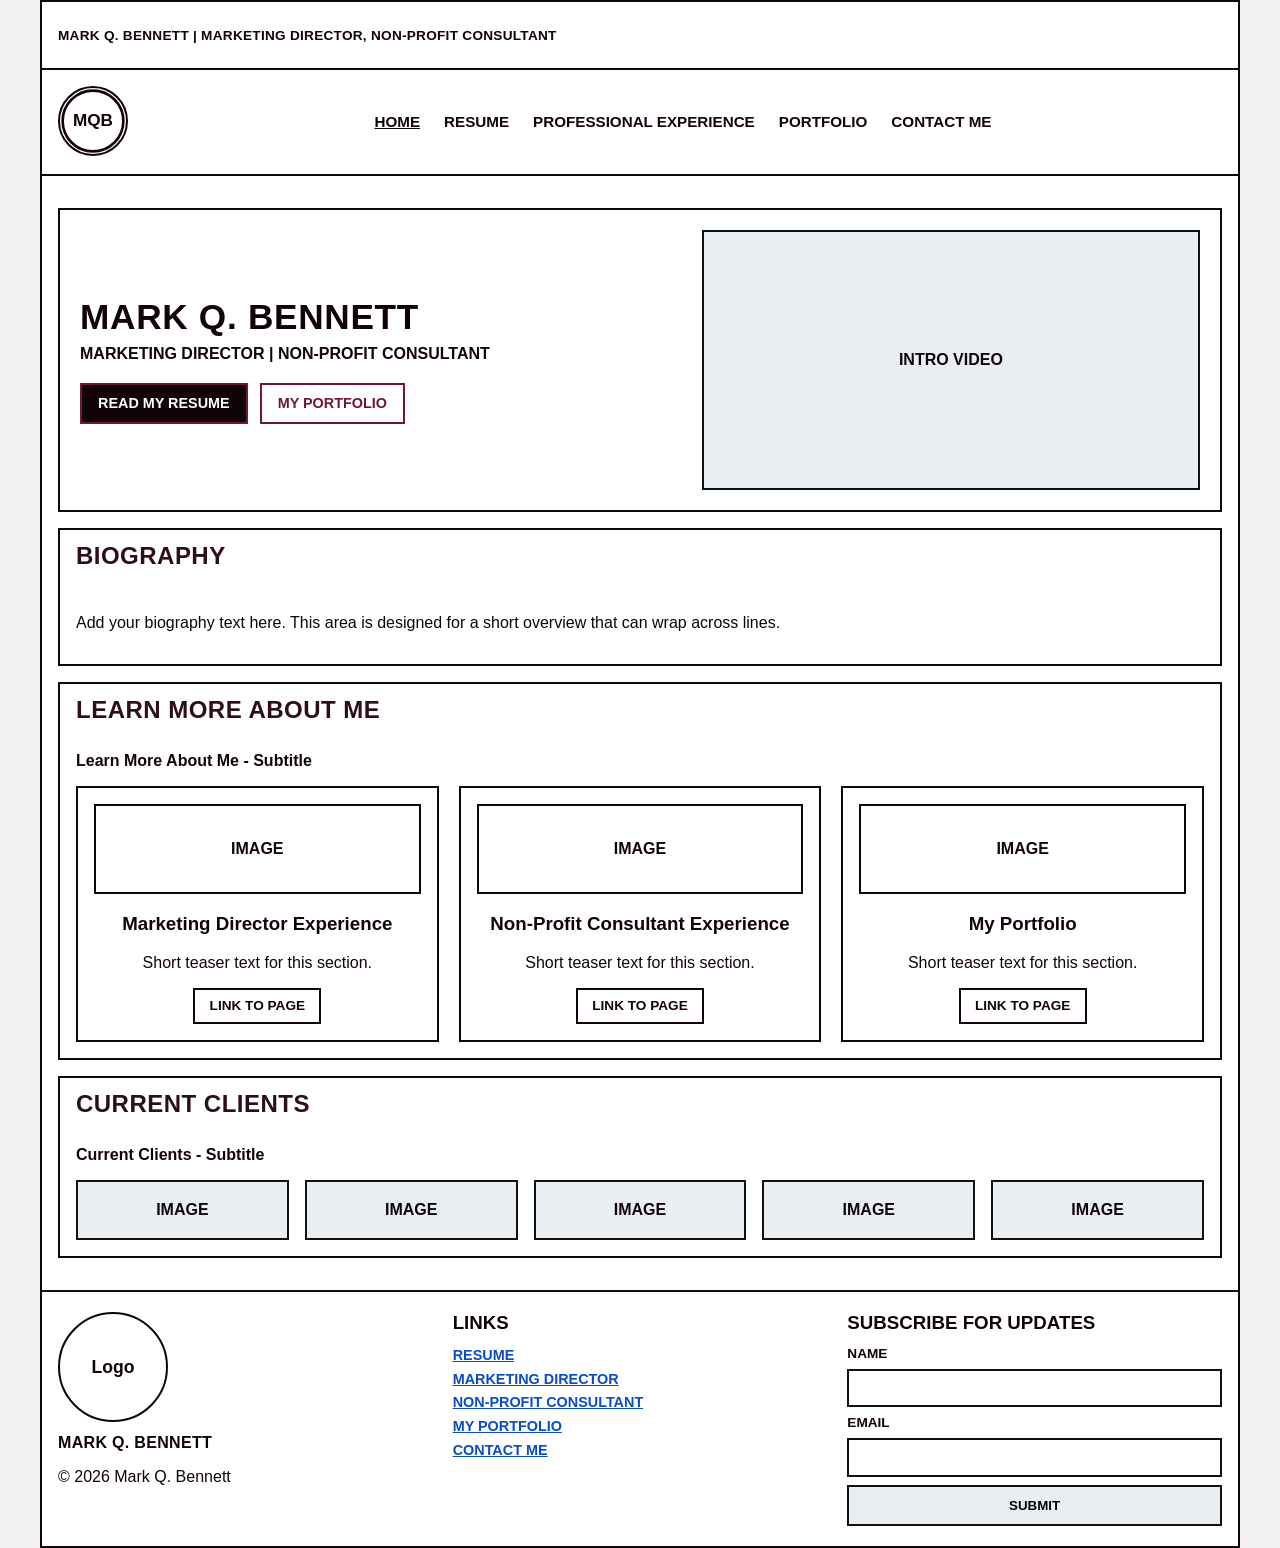
==== index.html @ 30eb4107 "CIS 300 Final Project Files CIS 300 Final Project Files" ====
<!DOCTYPE html>
<html lang="en">
<head>
  <meta charset="utf-8" />
  <meta name="viewport" content="width=device-width, initial-scale=1.0" />
  <title>Mark Q. Bennett | Marketing Director, Non-Profit Consultant</title>
  <link rel="stylesheet" href="mqbennett.css" />
</head>

<body>
  <div id="wrapper">

    <!-- Top strip -->
    <div class="top-strip">
      <p>MARK Q. BENNETT | MARKETING DIRECTOR, NON-PROFIT CONSULTANT</p>
    </div>

    <!-- Header / Nav -->
    <header class="site-header">
      <div class="brand">
               <a class="logo" href="index.html" aria-label="Home">
                    <svg class="logo-svg" viewBox="0 0 100 100" role="img" aria-label="Mark Q. Bennett logo">
                        <circle cx="50" cy="50" r="46" fill="none" stroke="currentColor" stroke-width="4"></circle>
                        <text x="50" y="58" text-anchor="middle" font-size="26" fill="currentColor" font-family="Arial">MQB</text>
                    </svg>
                </a>
      </div>

      <nav class="site-nav" aria-label="Primary Navigation">
        <ul>
          <li><a class="active" href="index.html">Home</a></li>
          <li><a href="resume.html">Resume</a></li>
          <li><a href="experience.html">Professional Experience</a></li>
          <li><a href="portfolio.html">Portfolio</a></li>
          <li><a href="contact.html">Contact Me</a></li>
        </ul>
      </nav>
    </header>

    <!-- Hero -->
    <main id="content">
      <section class="hero">
        <div class="hero-inner">
          <div class="hero-copy">
            <h1>MARK Q. BENNETT</h1>
            <p class="tagline">MARKETING DIRECTOR | NON-PROFIT CONSULTANT</p>

            <div class="hero-actions">
              <a class="btn primary" href="resume.html">Read My Resume</a>
              <a class="btn secondary" href="portfolio.html">My Portfolio</a>
            </div>
          </div>

          <div class="hero-media">
            <!-- Adding Video Here -->
            <div class="media-placeholder" role="img" aria-label="Intro video placeholder">
              <span>INTRO VIDEO</span>
            </div>
          </div>
        </div>
      </section>

      <!-- Biography -->
      <section class="panel">
        <h2 class="section-title">BIOGRAPHY</h2>
        <div class="panel-body">
          <p>
            <!-- Add my biography text here -->
            Add your biography text here. This area is designed for a short overview that can wrap across lines.
          </p>
        </div>
      </section>

      <!-- Learn More -->
      <section class="panel">
        <h2 class="section-title">LEARN MORE ABOUT ME</h2>
        <div class="panel-body">
          <p class="subtitle">Learn More About Me - Subtitle</p>

          <div class="card-grid">
            <article class="card">
              <div class="card-img">IMAGE</div>
              <h3>Marketing Director Experience</h3>
              <p>Short teaser text for this section.</p>
              <a class="btn small" href="experience.html">Link to Page</a>
            </article>

            <article class="card">
              <div class="card-img">IMAGE</div>
              <h3>Non-Profit Consultant Experience</h3>
              <p>Short teaser text for this section.</p>
              <a class="btn small" href="experience.html#nonprofit">Link to Page</a>
            </article>

            <article class="card">
              <div class="card-img">IMAGE</div>
              <h3>My Portfolio</h3>
              <p>Short teaser text for this section.</p>
              <a class="btn small" href="portfolio.html">Link to Page</a>
            </article>
          </div>
        </div>
      </section>

      <!-- Current Clients -->
      <section class="panel">
        <h2 class="section-title">CURRENT CLIENTS</h2>
        <div class="panel-body">
          <p class="subtitle">Current Clients - Subtitle</p>

          <div class="client-row">
            <div class="client-logo">IMAGE</div>
            <div class="client-logo">IMAGE</div>
            <div class="client-logo">IMAGE</div>
            <div class="client-logo">IMAGE</div>
            <div class="client-logo">IMAGE</div>
          </div>
        </div>
      </section>
    </main>

    <!-- Footer -->
    <footer class="site-footer">
      <div class="footer-inner">
        <div class="footer-brand">
          <div class="logo large">Logo</div>
          <p class="footer-name">MARK Q. BENNETT</p>
          <p class="copyright">© 2026 Mark Q. Bennett</p>
        </div>

        <div class="footer-links">
          <h3>LINKS</h3>
          <ul>
            <li><a href="resume.html">RESUME</a></li>
            <li><a href="experience.html">MARKETING DIRECTOR</a></li>
            <li><a href="experience.html#nonprofit">NON-PROFIT CONSULTANT</a></li>
            <li><a href="portfolio.html">MY PORTFOLIO</a></li>
            <li><a href="contact.html">CONTACT ME</a></li>
          </ul>
        </div>

        <div class="footer-subscribe">
          <h3>SUBSCRIBE FOR UPDATES</h3>

          <form class="subscribe-form" method="post" action="#">
            <label for="subName">Name</label>
            <input type="text" id="subName" name="subName" />

            <label for="subEmail">Email</label>
            <input type="email" id="subEmail" name="subEmail" />

            <input type="submit" value="SUBMIT" />
          </form>
        </div>
      </div>
    </footer>

  </div>
</body>
</html>
---- mqbennett.css ----
/* ---------- Base Reset ---------- */
* { box-sizing: border-box; }
html, body { margin: 0; padding: 0; }
img, video { max-width: 100%; height: auto; display: block; }

:root{
  --text: #120309;
  --background: #ffffff;
  --primary: #2E0F15;
  --secondary: #70163C;
  --accent: #307351;
  --muted: #f2f2f2;
  --panel: #ffffff;
  --line: #120309;
}

body {
  font-family: Arial, Helvetica, sans-serif;
  background: var(--muted);
  color: var(--text);
}

#wrapper {
  background: var(--background);
  max-width: 1200px;
  margin: 0 auto;
  border: 2px solid var(--line);
}



/* ---------- Top Strip ---------- */
.top-strip {
  border-bottom: 2px solid var(--line);
  padding: 0.75rem 1rem;
  font-weight: 700;
  letter-spacing: 0.02em;
  text-transform: uppercase;
  font-size: 0.85rem;
}

/* ---------- Header / Nav ---------- */
.site-header {
  display: flex;
  align-items: center;
  gap: 1rem;
  padding: 1rem;
  border-bottom: 2px solid var(--line);
  background: var(--background);
}

.brand { flex: 0 0 auto; }

.logo {
  display: inline-flex;
  width: 70px;
  height: 70px;
  border: 2px solid var(--line);
  border-radius: 999px;
  align-items: center;
  justify-content: center;
  text-decoration: none;
  color: var(--text);
  font-weight: 700;
  background: var(--background)
}

.logo.large {
  width: 110px;
  height: 110px;
  font-size: 1.1rem;
}

.logo-svg{
  width: 100%;
  height: 100%;
}

.site-nav { flex: 1; }

.site-nav ul {
  list-style: none;
  display: flex;
  gap: 1.5rem;
  justify-content: center;
  align-items: center;
  margin: 0;
  padding: 0;
}

.site-nav a {
  text-decoration: none;
  color: var(--text);
  font-weight: 700;
  font-size: 0.95rem;
  text-transform: uppercase;
}

.site-nav a:hover {
  color: var(--secondary);
}

.site-nav a.active {
  text-decoration: underline;
}

/* ---------- Main / Panels ---------- */
main { padding: 1rem; }

.hero {
  border: 2px solid #111;
  margin: 1rem 0;
  padding: 1.25rem;
}

.hero-inner {
  display: grid;
  grid-template-columns: 1.2fr 1fr;
  gap: 1.5rem;
  align-items: center;
}

.hero-copy h1 {
  margin: 0 0 0.5rem 0;
  font-size: 2.2rem;
  letter-spacing: 0.02em;
}

.tagline {
  margin: 0 0 1.25rem 0;
  font-weight: 700;
  text-transform: uppercase;
}

.hero-actions {
  display: flex;
  gap: 0.75rem;
  flex-wrap: wrap;
}

.btn {
  display: inline-block;
  border: 2px solid var(--line);
  padding: 0.65rem 1rem;
  text-decoration: none;
  font-weight: 700;
  text-transform: uppercase;
  font-size: 0.9rem;
  background: var(--background);
  color: var(--text);
}

.btn.primary { 
    background: var(--line); 
    color: var(--background); 
    border-color: var(--secondary)
}

.btn.primary:hover {
    background: var(--primary);
    border-color: var(--primary);
}

.btn.secondary { 
    background: var(--background); 
    color: var(--secondary); 
    border-color: var(--secondary);
}

.btn.secondary:hover {
    background: var(--secondary);
    color: var(--background);
}

.btn.small { 
    font-size: 0.85rem; 
    padding: 0.55rem 0.9rem; 
}

.hero, .panel, .card {
  border: 2px solid var(--line);
}
.hero-media .media-placeholder {
  border: 2px solid #111;
  background: #e9eef3;
  height: 260px;
  display: grid;
  place-items: center;
  font-weight: 700;
  text-transform: uppercase;
}

/* Panels */
.panel {
  margin: 1rem 0;
}

.section-title {
  margin: 0;
  padding: 0.75rem 1rem;
  border-bottom: 2px var(--line);
  text-transform: uppercase;
  letter-spacing: 0.02em;
  background: var(--background);
  color: var(--primary)  
}

.panel-body { padding: 1rem; }
.subtitle { margin-top: 0; font-weight: 700; }

/* Card grid */
.card-grid {
  display: grid;
  grid-template-columns: repeat(3, 1fr);
  gap: 1.25rem;
  margin-top: 1rem;
}

.card {
  border: 2px solid var(--line);
  padding: 1rem;
  text-align: center;
}

.card-img {
  border: 2px solid var(--line);
  background: var(--background);
  height: 90px;
  display: grid;
  place-items: center;
  font-weight: 700;
  margin-bottom: 0.75rem;
}

/* Clients */
.client-row {
  display: grid;
  grid-template-columns: repeat(5, 1fr);
  gap: 1rem;
  margin-top: 1rem;
}

.client-logo {
  border: 2px solid #111;
  background: #e9eef3;
  height: 60px;
  display: grid;
  place-items: center;
  font-weight: 700;
}

/* ---------- Footer ---------- */
.site-footer {
  border-top: 2px solid #111;
  padding: 1.25rem 1rem;
}

.footer-inner {
  display: grid;
  grid-template-columns: 1fr 1fr 1fr;
  gap: 1.25rem;
  align-items: start;
}

.footer-name {
  margin: 0.75rem 0 0.5rem;
  font-weight: 800;
  letter-spacing: 0.02em;
}

.footer-links h3,
.footer-subscribe h3 {
  margin: 0 0 0.75rem 0;
  text-transform: uppercase;
}

.footer-links ul {
  list-style: none;
  padding: 0;
  margin: 0;
}

.footer-links li { margin: 0.35rem 0; }

.footer-links a {
  color: #0b4cc2;
  font-weight: 700;
  text-decoration: underline;
  text-transform: uppercase;
  font-size: 0.9rem;
}

.subscribe-form {
  display: grid;
  grid-template-columns: 1fr;
  gap: 0.5rem;
}

.subscribe-form label { font-weight: 700; text-transform: uppercase; font-size: 0.85rem; }
.subscribe-form input[type="text"],
.subscribe-form input[type="email"] {
  border: 2px solid #111;
  padding: 0.6rem;
}

.subscribe-form input[type="submit"] {
  border: 2px solid #111;
  padding: 0.7rem;
  font-weight: 800;
  background: #e9eef3;
  cursor: pointer;
}

.video-wrap{
  border: 2px solid var(--line);
  background: #e9eef3;
  width: 100%;
  aspect-ratio: 16 / 9;
  overflow: hidden;
}

.video-wrap iframe{
  width: 100%;
  height: 100%;
  display: block;
}

/* ---------- Responsive ---------- */
@media (max-width: 900px) {
  .hero-inner { grid-template-columns: 1fr; }
  .card-grid { grid-template-columns: 1fr; }
  .client-row { grid-template-columns: repeat(2, 1fr); }
  .footer-inner { grid-template-columns: 1fr; }
  .site-nav ul { flex-wrap: wrap; gap: 1rem; }
}
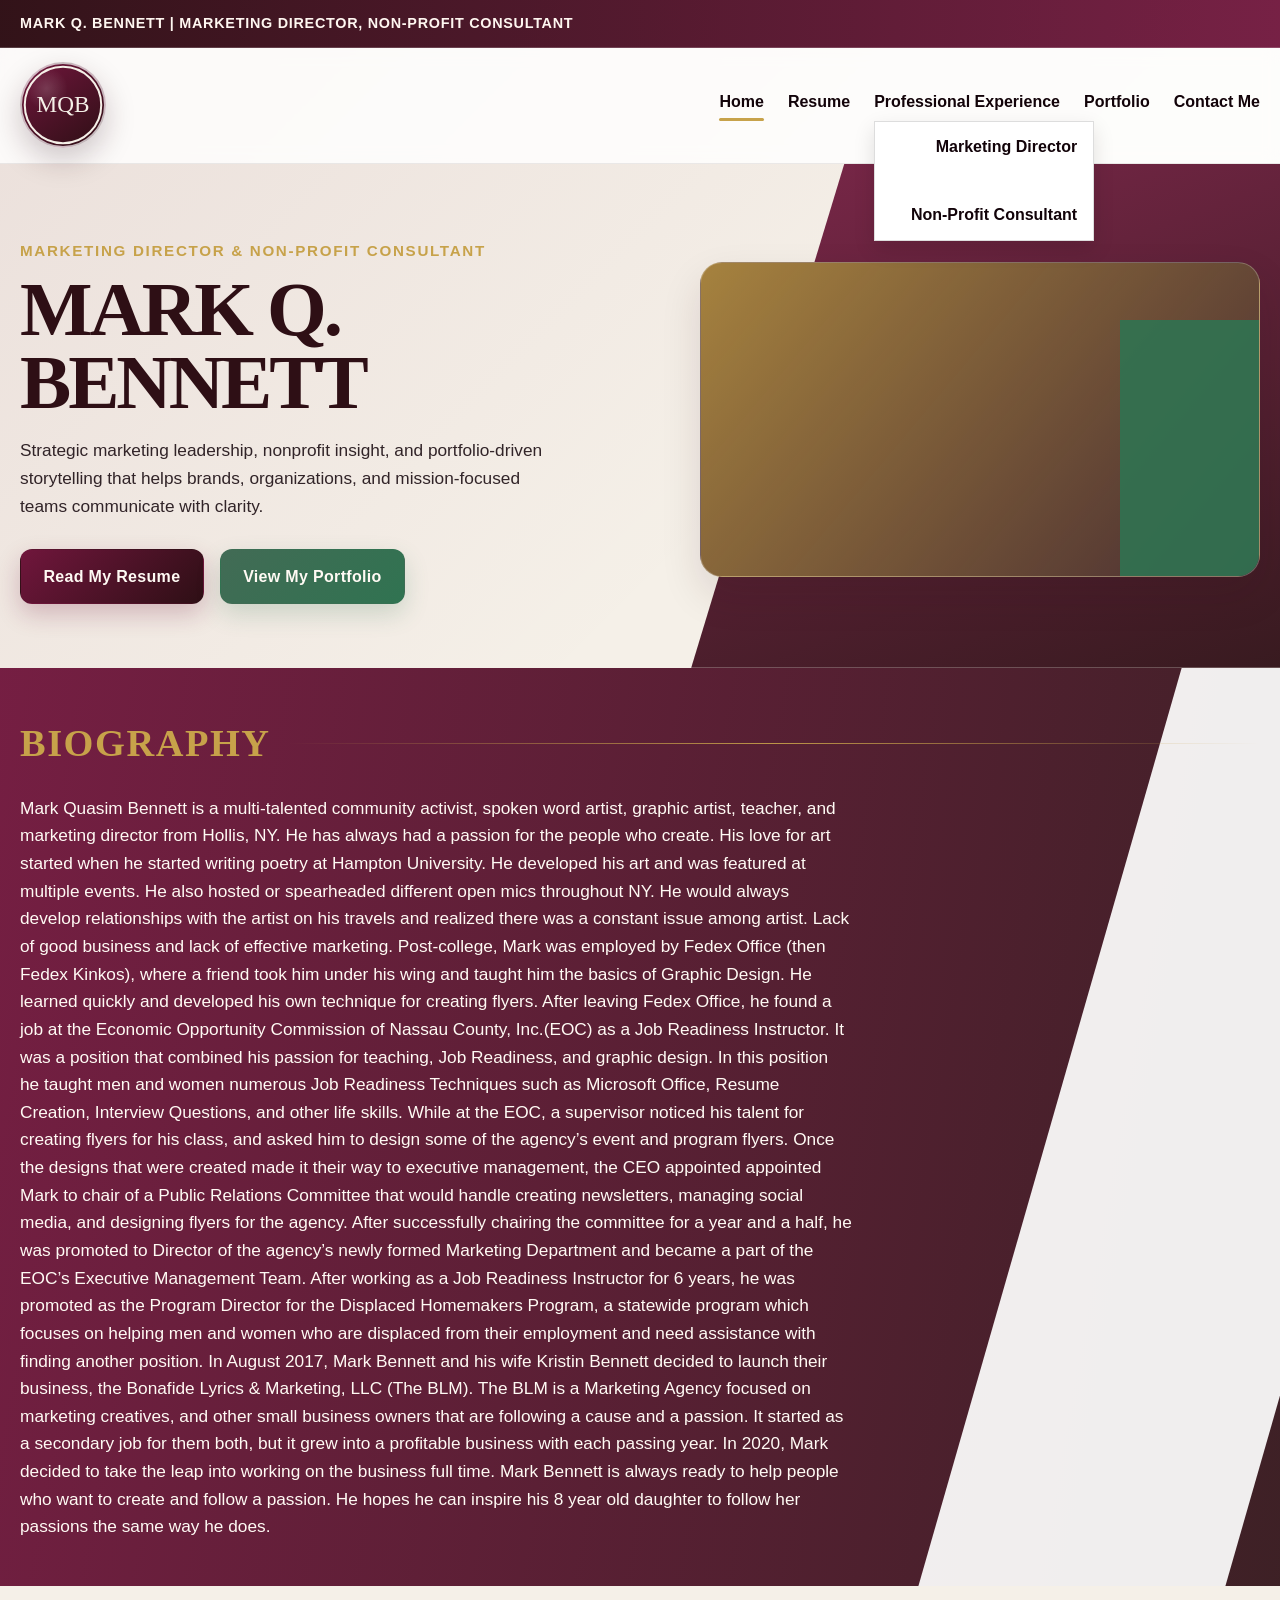
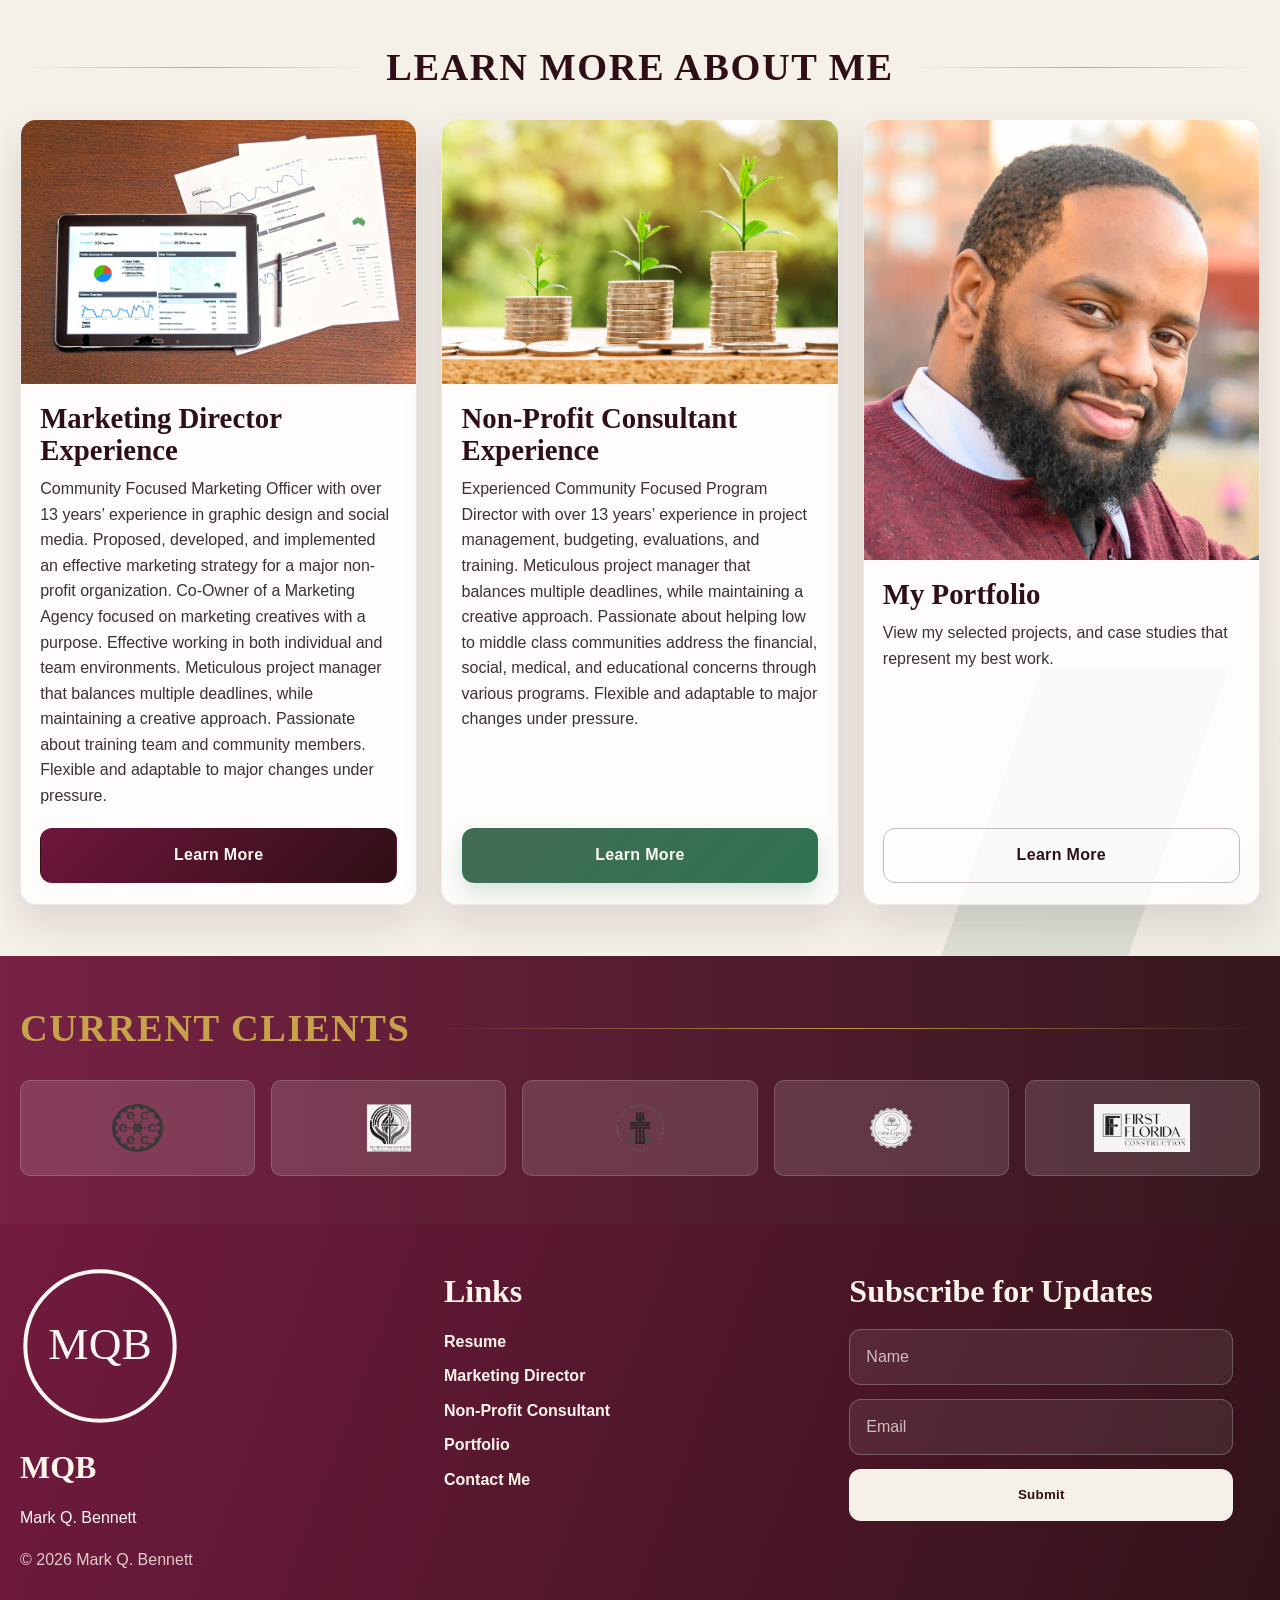
==== commit a9eb79f7: "New Update" ====
--- a/index.html
+++ b/index.html
@@ -1,155 +1,224 @@
 <!DOCTYPE html>
 <html lang="en">
 <head>
-  <meta charset="utf-8" />
-  <meta name="viewport" content="width=device-width, initial-scale=1.0" />
-  <title>Mark Q. Bennett | Marketing Director, Non-Profit Consultant</title>
-  <link rel="stylesheet" href="mqbennett.css" />
+  <meta charset="utf-8">
+  <meta name="viewport" content="width=device-width, initial-scale=1.0">
+  <title>Mark Q. Bennett | Marketing Director &amp; Non-Profit Consultant</title>
+  <meta name="description" content="Official website of Mark Q. Bennett, Marketing Director and Non-Profit Consultant.">
+  <link rel="stylesheet" href="mqbennett.css">
 </head>
-
 <body>
-  <div id="wrapper">
-
-    <!-- Top strip -->
-    <div class="top-strip">
-      <p>MARK Q. BENNETT | MARKETING DIRECTOR, NON-PROFIT CONSULTANT</p>
+  <div id="site-wrapper">
+
+    <div class="top-bar">
+      <div class="container top-bar-inner">
+        <p>MARK Q. BENNETT | MARKETING DIRECTOR, NON-PROFIT CONSULTANT</p>
+      </div>
     </div>
 
-    <!-- Header / Nav -->
     <header class="site-header">
-      <div class="brand">
-               <a class="logo" href="index.html" aria-label="Home">
-                    <svg class="logo-svg" viewBox="0 0 100 100" role="img" aria-label="Mark Q. Bennett logo">
-                        <circle cx="50" cy="50" r="46" fill="none" stroke="currentColor" stroke-width="4"></circle>
-                        <text x="50" y="58" text-anchor="middle" font-size="26" fill="currentColor" font-family="Arial">MQB</text>
-                    </svg>
-                </a>
+      <div class="container header-inner">
+        <a href="index.html" class="brand-mark" aria-label="Mark Q. Bennett Home">
+          <svg viewBox="0 0 120 120" class="brand-logo" role="img" aria-label="MQB logo">
+            <circle cx="60" cy="60" r="56" fill="none" stroke="currentColor" stroke-width="3"></circle>
+            <text x="60" y="70" text-anchor="middle" font-size="34" font-family="Georgia, serif" fill="currentColor">MQB</text>
+          </svg>
+        </a>
+
+        <nav class="site-nav" aria-label="Primary navigation">
+          <ul>
+            <li><a class="is-active" href="index.html">Home</a></li>
+            <li><a href="resume.html">Resume</a></li>
+            <li class="has-submenu">
+              <a href="experience.html">Professional Experience</a>
+              <ul class="submenu">
+                <li><a href="marketing-director.html">Marketing Director</a></li>
+                <li><a href="nonprofit-consultant.html">Non-Profit Consultant</a></li>
+              </ul>
+            </li>        
+            
+            <li><a href="portfolio.html">Portfolio</a></li>
+            <li><a href="contact.html">Contact Me</a></li>
+          </ul>
+        </nav>
       </div>
-
-      <nav class="site-nav" aria-label="Primary Navigation">
-        <ul>
-          <li><a class="active" href="index.html">Home</a></li>
-          <li><a href="resume.html">Resume</a></li>
-          <li><a href="experience.html">Professional Experience</a></li>
-          <li><a href="portfolio.html">Portfolio</a></li>
-          <li><a href="contact.html">Contact Me</a></li>
-        </ul>
-      </nav>
     </header>
 
-    <!-- Hero -->
-    <main id="content">
-      <section class="hero">
-        <div class="hero-inner">
+    <main>
+      <section class="hero-section">
+        <div class="container hero-grid">
           <div class="hero-copy">
+            <p class="eyebrow">MARKETING DIRECTOR &amp; NON-PROFIT CONSULTANT</p>
             <h1>MARK Q. BENNETT</h1>
-            <p class="tagline">MARKETING DIRECTOR | NON-PROFIT CONSULTANT</p>
+            <p class="hero-description">
+              Strategic marketing leadership, nonprofit insight, and portfolio-driven storytelling
+              that helps brands, organizations, and mission-focused teams communicate with clarity.
+            </p>
 
             <div class="hero-actions">
-              <a class="btn primary" href="resume.html">Read My Resume</a>
-              <a class="btn secondary" href="portfolio.html">My Portfolio</a>
+              <a href="resume.html" class="btn btn-primary">Read My Resume</a>
+              <a href="portfolio.html" class="btn btn-secondary">View My Portfolio</a>
             </div>
           </div>
 
           <div class="hero-media">
-            <!-- Adding Video Here -->
-            <div class="media-placeholder" role="img" aria-label="Intro video placeholder">
-              <span>INTRO VIDEO</span>
+            <div class="video-frame">
+              <iframe
+                src="https://www.youtube.com/embed/VIDEO_ID_HERE"
+                title="Intro Video"
+                allow="accelerometer; autoplay; clipboard-write; encrypted-media; gyroscope; picture-in-picture; web-share"
+                allowfullscreen>
+              </iframe>
             </div>
           </div>
         </div>
       </section>
 
-      <!-- Biography -->
-      <section class="panel">
-        <h2 class="section-title">BIOGRAPHY</h2>
-        <div class="panel-body">
-          <p>
-            <!-- Add my biography text here -->
-            Add your biography text here. This area is designed for a short overview that can wrap across lines.
+      <section class="bio-section">
+        <div class="container">
+          <div class="section-heading section-heading-light">
+            <h2>Biography</h2>
+            <span class="section-line"></span>
+          </div>
+
+          <p class="bio-text">
+            Mark Quasim Bennett is a multi-talented community activist, spoken word artist, graphic artist, teacher, and marketing director 
+            from Hollis, NY. He has always had a passion for the people who create. His love for art started when he started writing poetry 
+            at Hampton University. He developed his art and was featured at multiple events. He also hosted or spearheaded different open mics 
+            throughout NY. He would always develop relationships with the artist on his travels and realized there was a constant issue among 
+            artist. Lack of good business and lack of effective marketing. Post-college, Mark was employed by Fedex Office (then Fedex Kinkos), 
+            where a friend took him under his wing and taught him the basics of Graphic Design. He learned quickly and developed his own technique 
+            for creating flyers. After leaving Fedex Office, he found a job at the Economic Opportunity Commission of Nassau County, Inc.(EOC) 
+            as a Job Readiness Instructor. It was a position that combined his passion for teaching, Job Readiness, and graphic design. In this 
+            position he taught men and women numerous Job Readiness Techniques such as Microsoft Office, Resume Creation, Interview Questions, 
+            and other life skills. While at the EOC, a supervisor noticed his talent for creating flyers for his class, and asked him to design 
+            some of the agency’s event and program flyers. Once the designs that were created made it their way to executive management, the 
+            CEO appointed appointed Mark to chair of a Public Relations Committee that would handle creating newsletters, managing social media, 
+            and designing flyers for the agency. After successfully chairing the committee for a year and a half, he was promoted to Director of 
+            the agency’s newly formed Marketing Department and became a part of the EOC’s Executive Management Team. After working as a Job Readiness 
+            Instructor for 6 years, he was promoted as the Program Director for the Displaced Homemakers Program, a statewide program which focuses 
+            on helping men and women who are displaced from their employment and need assistance with finding another position. In August 2017, Mark 
+            Bennett and his wife Kristin Bennett decided to launch their business, the Bonafide Lyrics & Marketing, LLC (The BLM). The BLM is a 
+            Marketing Agency focused on marketing creatives, and other small business owners that are following a cause and a passion. It started as a 
+            secondary job for them both, but it grew into a profitable business with each passing year. In 2020, Mark decided to take the leap into 
+            working on the business full time. Mark Bennett is always ready to help people who want to create and follow a passion. He hopes he can 
+            inspire his 8 year old daughter to follow her passions the same way he does.
           </p>
         </div>
       </section>
 
-      <!-- Learn More -->
-      <section class="panel">
-        <h2 class="section-title">LEARN MORE ABOUT ME</h2>
-        <div class="panel-body">
-          <p class="subtitle">Learn More About Me - Subtitle</p>
-
-          <div class="card-grid">
-            <article class="card">
-              <div class="card-img">IMAGE</div>
-              <h3>Marketing Director Experience</h3>
-              <p>Short teaser text for this section.</p>
-              <a class="btn small" href="experience.html">Link to Page</a>
+      <section class="learn-section">
+        <div class="container">
+          <div class="section-heading section-heading-centered">
+            <span class="section-line"></span>
+            <h2>Learn More About Me</h2>
+            <span class="section-line"></span>
+          </div>
+
+          <div class="feature-grid">
+            <article class="feature-card">
+              <div class="feature-image-wrap">
+                <img src="images/marketing-director.jpg" alt="Marketing Director Experience">
+              </div>
+              <div class="feature-card-body">
+                <h3>Marketing Director Experience</h3>
+                <p>
+                  Community Focused Marketing Officer with over 13 years’ experience in graphic design and social media. 
+                  Proposed, developed, and implemented an effective marketing strategy for a major non-profit organization. 
+                  Co-Owner of a Marketing Agency focused on marketing creatives with a purpose. Effective working in both individual 
+                  and team environments. Meticulous project manager that balances multiple deadlines, while maintaining a creative approach. 
+                  Passionate about training team and community members. Flexible and adaptable to major changes under pressure.
+                </p>
+                <a href="marketing-director.html" class="btn btn-card-primary">Learn More</a>
+              </div>
             </article>
 
-            <article class="card">
-              <div class="card-img">IMAGE</div>
-              <h3>Non-Profit Consultant Experience</h3>
-              <p>Short teaser text for this section.</p>
-              <a class="btn small" href="experience.html#nonprofit">Link to Page</a>
+            <article class="feature-card">
+              <div class="feature-image-wrap">
+                <img src="images/nonprofit-consultant.jpg" alt="Non-Profit Consultant Experience">
+              </div>
+              <div class="feature-card-body">
+                <h3>Non-Profit Consultant Experience</h3>
+                <p>
+                  Experienced Community Focused Program Director with over 13 years’ experience in project management,
+                  budgeting, evaluations, and training. Meticulous project manager that balances multiple deadlines,
+                  while maintaining a creative approach. Passionate about helping low to middle class communities
+                  address the financial, social, medical, and educational concerns through various programs.
+                  Flexible and adaptable to major changes under pressure.
+                </p>
+                <a href="nonprofit-consultant.html" class="btn btn-card-accent">Learn More</a>
+              </div>
             </article>
 
-            <article class="card">
-              <div class="card-img">IMAGE</div>
-              <h3>My Portfolio</h3>
-              <p>Short teaser text for this section.</p>
-              <a class="btn small" href="portfolio.html">Link to Page</a>
+            <article class="feature-card">
+              <div class="feature-image-wrap">
+                <img src="images/portfolio-preview.jpg" alt="Portfolio preview">
+              </div>
+              <div class="feature-card-body">
+                <h3>My Portfolio</h3>
+                <p>
+                  View my selected projects, and case studies that represent my best work.
+                </p>
+                <a href="portfolio.html" class="btn btn-card-outline">Learn More</a>
+              </div>
             </article>
           </div>
         </div>
       </section>
 
-      <!-- Current Clients -->
-      <section class="panel">
-        <h2 class="section-title">CURRENT CLIENTS</h2>
-        <div class="panel-body">
-          <p class="subtitle">Current Clients - Subtitle</p>
-
-          <div class="client-row">
-            <div class="client-logo">IMAGE</div>
-            <div class="client-logo">IMAGE</div>
-            <div class="client-logo">IMAGE</div>
-            <div class="client-logo">IMAGE</div>
-            <div class="client-logo">IMAGE</div>
+      <section class="clients-section">
+        <div class="container">
+          <div class="section-heading section-heading-light">
+            <h2>Current Clients</h2>
+            <span class="section-line"></span>
+          </div>
+
+          <div class="client-grid">
+            <div class="client-logo-box"><img src="images/EOC.png" alt="EOC"></div>
+            <div class="client-logo-box"><img src="images/SynodoftheNE.png" alt="Synod of the Northeast"></div>
+            <div class="client-logo-box"><img src="images/cfpc.png" alt="Christ's First Presbyterian Church"></div>
+            <div class="client-logo-box"><img src="images/little legacy.png" alt="Little Legacy Learning Center"></div>
+            <div class="client-logo-box"><img src="images/FF Construction in blue.jpg" alt="First Florida Construction"></div>
           </div>
         </div>
       </section>
     </main>
 
-    <!-- Footer -->
     <footer class="site-footer">
-      <div class="footer-inner">
+      <div class="container footer-grid">
         <div class="footer-brand">
-          <div class="logo large">Logo</div>
-          <p class="footer-name">MARK Q. BENNETT</p>
-          <p class="copyright">© 2026 Mark Q. Bennett</p>
+          <div class="footer-logo-wrap">
+            <svg viewBox="0 0 120 120" class="brand-logo footer-logo" role="img" aria-label="MQB logo">
+              <circle cx="60" cy="60" r="56" fill="none" stroke="currentColor" stroke-width="3"></circle>
+              <text x="60" y="70" text-anchor="middle" font-size="34" font-family="Georgia, serif" fill="currentColor">MQB</text>
+            </svg>
+          </div>
+          <h3>MQB</h3>
+          <p>Mark Q. Bennett</p>
+          <p class="copyright">&copy; 2026 Mark Q. Bennett</p>
         </div>
 
         <div class="footer-links">
-          <h3>LINKS</h3>
+          <h3>Links</h3>
           <ul>
-            <li><a href="resume.html">RESUME</a></li>
-            <li><a href="experience.html">MARKETING DIRECTOR</a></li>
-            <li><a href="experience.html#nonprofit">NON-PROFIT CONSULTANT</a></li>
-            <li><a href="portfolio.html">MY PORTFOLIO</a></li>
-            <li><a href="contact.html">CONTACT ME</a></li>
+            <li><a href="resume.html">Resume</a></li>
+            <li><a href="experience.html">Marketing Director</a></li>
+            <li><a href="experience.html#nonprofit">Non-Profit Consultant</a></li>
+            <li><a href="portfolio.html">Portfolio</a></li>
+            <li><a href="contact.html">Contact Me</a></li>
           </ul>
         </div>
 
         <div class="footer-subscribe">
-          <h3>SUBSCRIBE FOR UPDATES</h3>
-
+          <h3>Subscribe for Updates</h3>
           <form class="subscribe-form" method="post" action="#">
-            <label for="subName">Name</label>
-            <input type="text" id="subName" name="subName" />
-
-            <label for="subEmail">Email</label>
-            <input type="email" id="subEmail" name="subEmail" />
-
-            <input type="submit" value="SUBMIT" />
+            <label for="subscriber-name" class="sr-only">Name</label>
+            <input type="text" id="subscriber-name" name="subscriber-name" placeholder="Name">
+
+            <label for="subscriber-email" class="sr-only">Email</label>
+            <input type="email" id="subscriber-email" name="subscriber-email" placeholder="Email">
+
+            <button type="submit" class="btn btn-footer-submit">Submit</button>
           </form>
         </div>
       </div>
--- a/mqbennett.css
+++ b/mqbennett.css
@@ -1,277 +1,491 @@
-/* ---------- Base Reset ---------- */
-* { box-sizing: border-box; }
-html, body { margin: 0; padding: 0; }
-img, video { max-width: 100%; height: auto; display: block; }
-
-:root{
+:root {
   --text: #120309;
   --background: #ffffff;
-  --primary: #2E0F15;
-  --secondary: #70163C;
+  --primary: #2e0f15;
+  --secondary: #70163c;
   --accent: #307351;
-  --muted: #f2f2f2;
-  --panel: #ffffff;
-  --line: #120309;
+  --gold: #c7a24a;
+  --soft-cream: #f5f0e8;
+  --soft-panel: #fbf8f3;
+  --line: rgba(18, 3, 9, 0.14);
+  --shadow: 0 18px 40px rgba(46, 15, 21, 0.12);
+  --radius-lg: 22px;
+  --radius-md: 16px;
+  --radius-sm: 10px;
+  --max-width: 1240px;
+}
+
+*,
+*::before,
+*::after {
+  box-sizing: border-box;
+}
+
+html {
+  scroll-behavior: smooth;
 }
 
 body {
+  margin: 0;
   font-family: Arial, Helvetica, sans-serif;
-  background: var(--muted);
   color: var(--text);
-}
-
-#wrapper {
-  background: var(--background);
-  max-width: 1200px;
+  background:
+    linear-gradient(135deg, rgba(112, 22, 60, 0.08), transparent 28%),
+    linear-gradient(320deg, rgba(48, 115, 81, 0.08), transparent 25%),
+    var(--soft-cream);
+  line-height: 1.6;
+}
+
+img,
+svg,
+iframe {
+  display: block;
+  max-width: 100%;
+}
+
+a {
+  color: inherit;
+}
+
+.container {
+  width: min(100% - 2rem, var(--max-width));
   margin: 0 auto;
-  border: 2px solid var(--line);
-}
-
-
-
-/* ---------- Top Strip ---------- */
-.top-strip {
-  border-bottom: 2px solid var(--line);
+}
+
+#site-wrapper {
+  min-height: 100vh;
+}
+
+.top-bar {
+  background:
+    linear-gradient(90deg, rgba(46, 15, 21, 0.98), rgba(112, 22, 60, 0.95));
+  color: #fff7f1;
+  border-bottom: 1px solid rgba(255, 255, 255, 0.18);
+}
+
+.top-bar-inner {
+  padding: 0.75rem 0;
+}
+
+.top-bar p {
+  margin: 0;
+  font-size: 0.9rem;
+  font-weight: 700;
+  letter-spacing: 0.05em;
+  text-transform: uppercase;
+}
+
+.site-header {
+  background: rgba(255, 255, 255, 0.82);
+  backdrop-filter: blur(8px);
+  border-bottom: 1px solid rgba(18, 3, 9, 0.08);
+  position: sticky;
+  top: 0;
+  z-index: 100;
+}
+
+.header-inner {
+  display: grid;
+  grid-template-columns: auto 1fr;
+  align-items: center;
+  gap: 1.5rem;
+  padding: 0.9rem 0;
+}
+
+.brand-mark {
+  width: 86px;
+  height: 86px;
+  border-radius: 50%;
+  color: var(--soft-cream);
+  background:
+    radial-gradient(circle at 30% 30%, rgba(255, 255, 255, 0.16), transparent 26%),
+    linear-gradient(145deg, var(--secondary), var(--primary));
+  border: 2px solid rgba(255, 255, 255, 0.7);
+  box-shadow: 0 12px 30px rgba(46, 15, 21, 0.22);
+  display: grid;
+  place-items: center;
+  text-decoration: none;
+}
+
+.brand-logo {
+  width: 100%;
+  height: 100%;
+}
+
+.site-nav ul {
+  margin: 0;
+  padding: 0;
+  list-style: none;
+  display: flex;
+  justify-content: flex-end;
+  align-items: center;
+  gap: clamp(1rem, 1.4vw, 2.1rem);
+  flex-wrap: wrap;
+}
+
+.site-nav > ul {
+  display: flex;
+  gap: 1.5rem;
+  align-items: center;
+}
+
+.site-nav li {
+  position: relative;
+}
+
+.site-nav a {
+  text-decoration: none;
+  font-weight: 700;
+  font-size: 0.75rem 1rem;
+  color: var(--text);
+  position: relative;
+  padding-bottom: 0.4rem;
+  display: block;
+}
+
+.site-nav a:hover,
+.site-nav a:focus-visible {
+  color: var(--secondary);
+}
+
+.site-nav a.is-active::after,
+.site-nav a:hover::after,
+.site-nav a:focus-visible::after {
+  content: "";
+  position: absolute;
+  left: 0;
+  bottom: 0;
+  width: 100%;
+  height: 3px;
+  background: var(--gold);
+  border-radius: 999px;
+}
+
+.submenu {
+  display: none;
+  position: absolute;
+  top: 100%;
+  left: 0;
+  min-width: 220px;
+  background: #ffffff;
+  border: 1px solid #ddd;
+  box-shadow: 0 8px 20px rgba(0, 0, 0, 0.12);
+  z-index: 1000;
+}
+
+.has-submenu:hover .submenu {
+  display: block;
+}
+
+.submenu li a {
   padding: 0.75rem 1rem;
+  white-space: nowrap;
+}
+
+.hero-section {
+  padding: 2.5rem 0 2rem;
+  position: relative;
+  overflow: hidden;
+}
+
+.hero-section::before {
+  content: "";
+  position: absolute;
+  inset: 0 0 auto auto;
+  width: 46vw;
+  height: 100%;
+  background:
+    linear-gradient(160deg, rgba(112, 22, 60, 0.92), rgba(46, 15, 21, 0.95));
+  clip-path: polygon(26% 0, 100% 0, 100% 100%, 0 100%);
+  z-index: 0;
+}
+
+.hero-grid {
+  position: relative;
+  z-index: 1;
+  display: grid;
+  grid-template-columns: 1.1fr 0.95fr;
+  gap: 2rem;
+  align-items: center;
+}
+
+.hero-copy {
+  padding: 2.2rem 0 2rem;
+}
+
+.eyebrow {
+  margin: 0 0 0.65rem;
+  font-size: 0.95rem;
   font-weight: 700;
-  letter-spacing: 0.02em;
+  letter-spacing: 0.11em;
   text-transform: uppercase;
-  font-size: 0.85rem;
-}
-
-/* ---------- Header / Nav ---------- */
-.site-header {
+  color: var(--gold);
+}
+
+.hero-copy h1 {
+  margin: 0;
+  font-family: Georgia, "Times New Roman", serif;
+  font-size: clamp(3rem, 6vw, 5.4rem);
+  line-height: 0.95;
+  color: var(--primary);
+  letter-spacing: -0.04em;
+}
+
+.hero-description {
+  max-width: 34rem;
+  margin: 1.1rem 0 1.8rem;
+  font-size: 1.08rem;
+  color: rgba(18, 3, 9, 0.86);
+}
+
+.hero-actions {
+  display: flex;
+  gap: 1rem;
+  flex-wrap: wrap;
+}
+
+.hero-media {
+  display: flex;
+  justify-content: center;
+}
+
+.video-frame {
+  position: relative;
+  width: min(100%, 600px);
+  aspect-ratio: 16 / 9;
+  border-radius: var(--radius-lg);
+  overflow: hidden;
+  background:
+    linear-gradient(130deg, rgba(199, 162, 74, 0.78), rgba(255, 255, 255, 0.12)),
+    var(--primary);
+  box-shadow: var(--shadow);
+  border: 1px solid rgba(255, 255, 255, 0.24);
+}
+
+.video-frame::before {
+  content: "";
+  position: absolute;
+  inset: auto -3% -3% auto;
+  width: 28%;
+  height: 85%;
+  background: rgba(48, 115, 81, 0.9);
+  z-index: 0;
+}
+
+.video-frame iframe {
+  position: absolute;
+  inset: 0;
+  width: 100%;
+  height: 100%;
+  border: 0;
+  z-index: 1;
+}
+
+.section-heading {
   display: flex;
   align-items: center;
   gap: 1rem;
-  padding: 1rem;
-  border-bottom: 2px solid var(--line);
-  background: var(--background);
-}
-
-.brand { flex: 0 0 auto; }
-
-.logo {
-  display: inline-flex;
-  width: 70px;
-  height: 70px;
-  border: 2px solid var(--line);
-  border-radius: 999px;
-  align-items: center;
+  margin-bottom: 1.3rem;
+}
+
+.section-heading h2 {
+  margin: 0;
+  font-family: Georgia, "Times New Roman", serif;
+  text-transform: uppercase;
+  letter-spacing: 0.04em;
+  font-size: clamp(2rem, 3vw, 2.9rem);
+}
+
+.section-heading-light h2 {
+  color: var(--gold);
+}
+
+.section-heading-centered {
   justify-content: center;
-  text-decoration: none;
-  color: var(--text);
-  font-weight: 700;
-  background: var(--background)
-}
-
-.logo.large {
-  width: 110px;
-  height: 110px;
-  font-size: 1.1rem;
-}
-
-.logo-svg{
+}
+
+.section-heading-centered h2 {
+  color: var(--primary);
+}
+
+.section-line {
+  height: 1px;
+  flex: 1;
+  background: linear-gradient(90deg, transparent, rgba(199, 162, 74, 0.9), transparent);
+}
+
+.bio-section {
+  background:
+    linear-gradient(100deg, rgba(112, 22, 60, 0.96), rgba(46, 15, 21, 0.92));
+  color: #fffaf4;
+  padding: 2.8rem 0;
+  position: relative;
+  overflow: hidden;
+}
+
+.bio-section::after {
+  content: "";
+  position: absolute;
+  right: -6%;
+  top: 0;
+  width: 24%;
+  height: 100%;
+  background: rgba(255, 255, 255, 0.92);
+  transform: skewX(-16deg);
+}
+
+.bio-section .container {
+  position: relative;
+  z-index: 1;
+}
+
+.bio-text {
+  max-width: 52rem;
+  margin: 0;
+  font-size: 1.08rem;
+}
+
+.learn-section {
+  padding: 3.2rem 0;
+  position: relative;
+}
+
+.learn-section::after {
+  content: "";
+  position: absolute;
+  right: 4%;
+  bottom: 0;
+  width: 18rem;
+  height: 18rem;
+  background: rgba(48, 115, 81, 0.12);
+  clip-path: polygon(35% 0, 100% 0, 65% 100%, 0 100%);
+  z-index: 0;
+}
+
+.learn-section .container {
+  position: relative;
+  z-index: 1;
+}
+
+.feature-grid {
+  display: grid;
+  grid-template-columns: repeat(3, minmax(0, 1fr));
+  gap: 1.5rem;
+}
+
+.feature-card {
+  background: rgba(255, 255, 255, 0.84);
+  border: 1px solid rgba(46, 15, 21, 0.08);
+  border-radius: var(--radius-md);
+  overflow: hidden;
+  box-shadow: var(--shadow);
+  display: flex;
+  flex-direction: column;
+  min-height: 100%;
+}
+
+.feature-image-wrap {
+  aspect-ratio: 16 / 10;
+  background: #efe7dc;
+}
+
+.feature-image-wrap img {
   width: 100%;
   height: 100%;
-}
-
-.site-nav { flex: 1; }
-
-.site-nav ul {
-  list-style: none;
+  object-fit: cover;
+}
+
+.feature-card-body {
+  padding: 1.2rem 1.2rem 1.35rem;
   display: flex;
-  gap: 1.5rem;
-  justify-content: center;
-  align-items: center;
-  margin: 0;
-  padding: 0;
-}
-
-.site-nav a {
-  text-decoration: none;
-  color: var(--text);
-  font-weight: 700;
-  font-size: 0.95rem;
-  text-transform: uppercase;
-}
-
-.site-nav a:hover {
-  color: var(--secondary);
-}
-
-.site-nav a.active {
-  text-decoration: underline;
-}
-
-/* ---------- Main / Panels ---------- */
-main { padding: 1rem; }
-
-.hero {
-  border: 2px solid #111;
-  margin: 1rem 0;
-  padding: 1.25rem;
-}
-
-.hero-inner {
-  display: grid;
-  grid-template-columns: 1.2fr 1fr;
-  gap: 1.5rem;
-  align-items: center;
-}
-
-.hero-copy h1 {
-  margin: 0 0 0.5rem 0;
-  font-size: 2.2rem;
-  letter-spacing: 0.02em;
-}
-
-.tagline {
-  margin: 0 0 1.25rem 0;
-  font-weight: 700;
-  text-transform: uppercase;
-}
-
-.hero-actions {
-  display: flex;
-  gap: 0.75rem;
-  flex-wrap: wrap;
-}
-
-.btn {
-  display: inline-block;
-  border: 2px solid var(--line);
-  padding: 0.65rem 1rem;
-  text-decoration: none;
-  font-weight: 700;
-  text-transform: uppercase;
-  font-size: 0.9rem;
-  background: var(--background);
-  color: var(--text);
-}
-
-.btn.primary { 
-    background: var(--line); 
-    color: var(--background); 
-    border-color: var(--secondary)
-}
-
-.btn.primary:hover {
-    background: var(--primary);
-    border-color: var(--primary);
-}
-
-.btn.secondary { 
-    background: var(--background); 
-    color: var(--secondary); 
-    border-color: var(--secondary);
-}
-
-.btn.secondary:hover {
-    background: var(--secondary);
-    color: var(--background);
-}
-
-.btn.small { 
-    font-size: 0.85rem; 
-    padding: 0.55rem 0.9rem; 
-}
-
-.hero, .panel, .card {
-  border: 2px solid var(--line);
-}
-.hero-media .media-placeholder {
-  border: 2px solid #111;
-  background: #e9eef3;
-  height: 260px;
+  flex-direction: column;
+  flex: 1;
+}
+
+.feature-card h3 {
+  margin: 0 0 0.6rem;
+  font-family: Georgia, "Times New Roman", serif;
+  font-size: 1.8rem;
+  line-height: 1.1;
+  color: var(--primary);
+}
+
+.feature-card p {
+  margin: 0 0 1.2rem;
+  color: rgba(18, 3, 9, 0.82);
+  flex: 1;
+}
+
+.clients-section {
+  padding: 2.6rem 0 3rem;
+  background:
+    linear-gradient(90deg, rgba(112, 22, 60, 0.95), rgba(46, 15, 21, 0.96));
+  color: #fffaf4;
+}
+
+.client-grid {
+  display: grid;
+  grid-template-columns: repeat(5, minmax(0, 1fr));
+  gap: 1rem;
+}
+
+.client-logo-box {
+  background: rgba(255, 255, 255, 0.13);
+  border: 1px solid rgba(255, 255, 255, 0.16);
+  border-radius: var(--radius-sm);
+  min-height: 96px;
   display: grid;
   place-items: center;
-  font-weight: 700;
-  text-transform: uppercase;
-}
-
-/* Panels */
-.panel {
-  margin: 1rem 0;
-}
-
-.section-title {
-  margin: 0;
-  padding: 0.75rem 1rem;
-  border-bottom: 2px var(--line);
-  text-transform: uppercase;
-  letter-spacing: 0.02em;
-  background: var(--background);
-  color: var(--primary)  
-}
-
-.panel-body { padding: 1rem; }
-.subtitle { margin-top: 0; font-weight: 700; }
-
-/* Card grid */
-.card-grid {
-  display: grid;
-  grid-template-columns: repeat(3, 1fr);
-  gap: 1.25rem;
-  margin-top: 1rem;
-}
-
-.card {
-  border: 2px solid var(--line);
   padding: 1rem;
-  text-align: center;
-}
-
-.card-img {
-  border: 2px solid var(--line);
-  background: var(--background);
-  height: 90px;
-  display: grid;
-  place-items: center;
-  font-weight: 700;
-  margin-bottom: 0.75rem;
-}
-
-/* Clients */
-.client-row {
-  display: grid;
-  grid-template-columns: repeat(5, 1fr);
-  gap: 1rem;
-  margin-top: 1rem;
-}
-
-.client-logo {
-  border: 2px solid #111;
-  background: #e9eef3;
-  height: 60px;
-  display: grid;
-  place-items: center;
-  font-weight: 700;
-}
-
-/* ---------- Footer ---------- */
+}
+
+.client-logo-box img {
+  max-height: 48px;
+  width: auto;
+  object-fit: contain;
+  filter: grayscale(100%);
+  opacity: 0.95;
+}
+
 .site-footer {
-  border-top: 2px solid #111;
-  padding: 1.25rem 1rem;
-}
-
-.footer-inner {
-  display: grid;
-  grid-template-columns: 1fr 1fr 1fr;
-  gap: 1.25rem;
+  background:
+    linear-gradient(110deg, rgba(112, 22, 60, 0.98), rgba(46, 15, 21, 0.98));
+  color: #fff8f1;
+  padding: 2.6rem 0;
+}
+
+.footer-grid {
+  display: grid;
+  grid-template-columns: 1.05fr 1fr 1.1fr;
+  gap: 2rem;
   align-items: start;
 }
 
-.footer-name {
-  margin: 0.75rem 0 0.5rem;
-  font-weight: 800;
-  letter-spacing: 0.02em;
-}
-
+.footer-brand,
+.footer-links,
+.footer-subscribe {
+  min-width: 0;
+}
+
+.footer-logo-wrap {
+  width: 160px;
+  margin-bottom: 1rem;
+  color: #fff7f1;
+}
+
+.footer-brand h3,
 .footer-links h3,
 .footer-subscribe h3 {
-  margin: 0 0 0.75rem 0;
-  text-transform: uppercase;
+  margin: 0 0 0.75rem;
+  font-family: Georgia, "Times New Roman", serif;
+  font-size: 2rem;
+  color: #fff4ea;
+}
+
+.footer-brand p,
+.footer-links li,
+.footer-subscribe p {
+  margin: 0;
 }
 
 .footer-links ul {
@@ -280,56 +494,198 @@
   margin: 0;
 }
 
-.footer-links li { margin: 0.35rem 0; }
+.footer-links li + li {
+  margin-top: 0.55rem;
+}
 
 .footer-links a {
-  color: #0b4cc2;
+  color: #fff4ea;
+  text-decoration: none;
   font-weight: 700;
-  text-decoration: underline;
-  text-transform: uppercase;
-  font-size: 0.9rem;
+}
+
+.footer-links a:hover,
+.footer-links a:focus-visible {
+  color: var(--gold);
+}
+
+.copyright {
+  margin-top: 1rem !important;
+  color: rgba(255, 248, 241, 0.8);
 }
 
 .subscribe-form {
   display: grid;
-  grid-template-columns: 1fr;
-  gap: 0.5rem;
-}
-
-.subscribe-form label { font-weight: 700; text-transform: uppercase; font-size: 0.85rem; }
-.subscribe-form input[type="text"],
-.subscribe-form input[type="email"] {
-  border: 2px solid #111;
-  padding: 0.6rem;
-}
-
-.subscribe-form input[type="submit"] {
-  border: 2px solid #111;
-  padding: 0.7rem;
-  font-weight: 800;
-  background: #e9eef3;
+  gap: 0.85rem;
+  max-width: 24rem;
+}
+
+.subscribe-form input {
+  width: 100%;
+  border: 1px solid rgba(255, 255, 255, 0.24);
+  background: rgba(255, 255, 255, 0.08);
+  color: #fffaf4;
+  border-radius: 12px;
+  padding: 0.9rem 1rem;
+  font: inherit;
+}
+
+.subscribe-form input::placeholder {
+  color: rgba(255, 248, 241, 0.72);
+}
+
+.sr-only {
+  position: absolute;
+  width: 1px;
+  height: 1px;
+  padding: 0;
+  margin: -1px;
+  overflow: hidden;
+  clip: rect(0, 0, 0, 0);
+  white-space: nowrap;
+  border: 0;
+}
+
+.btn {
+  display: inline-flex;
+  align-items: center;
+  justify-content: center;
+  min-height: 52px;
+  padding: 0.85rem 1.4rem;
+  border-radius: 12px;
+  border: 1px solid transparent;
+  text-decoration: none;
+  font-weight: 700;
+  letter-spacing: 0.02em;
+  transition: transform 0.2s ease, box-shadow 0.2s ease, background 0.2s ease, color 0.2s ease, border-color 0.2s ease;
   cursor: pointer;
 }
 
-.video-wrap{
-  border: 2px solid var(--line);
-  background: #e9eef3;
-  width: 100%;
-  aspect-ratio: 16 / 9;
-  overflow: hidden;
-}
-
-.video-wrap iframe{
-  width: 100%;
-  height: 100%;
-  display: block;
-}
-
-/* ---------- Responsive ---------- */
-@media (max-width: 900px) {
-  .hero-inner { grid-template-columns: 1fr; }
-  .card-grid { grid-template-columns: 1fr; }
-  .client-row { grid-template-columns: repeat(2, 1fr); }
-  .footer-inner { grid-template-columns: 1fr; }
-  .site-nav ul { flex-wrap: wrap; gap: 1rem; }
+.btn:hover,
+.btn:focus-visible {
+  transform: translateY(-2px);
+}
+
+.btn-primary {
+  background: linear-gradient(135deg, var(--secondary), var(--primary));
+  color: #fffaf4;
+  box-shadow: 0 10px 24px rgba(112, 22, 60, 0.24);
+}
+
+.btn-primary:hover,
+.btn-primary:focus-visible {
+  box-shadow: 0 16px 30px rgba(112, 22, 60, 0.28);
+}
+
+.btn-secondary,
+.btn-card-accent {
+  background: linear-gradient(135deg, #426b55, var(--accent));
+  color: #fffaf4;
+  box-shadow: 0 10px 24px rgba(48, 115, 81, 0.2);
+}
+
+.btn-secondary:hover,
+.btn-secondary:focus-visible,
+.btn-card-accent:hover,
+.btn-card-accent:focus-visible {
+  box-shadow: 0 16px 30px rgba(48, 115, 81, 0.24);
+}
+
+.btn-card-outline {
+  background: transparent;
+  color: var(--primary);
+  border-color: rgba(46, 15, 21, 0.28);
+}
+
+.btn-card-outline:hover,
+.btn-card-outline:focus-visible {
+  background: rgba(46, 15, 21, 0.06);
+}
+
+.btn-card-primary {
+  background: linear-gradient(135deg, var(--secondary), var(--primary));
+  color: #fffaf4;
+}
+
+.btn-footer-submit {
+  background: var(--soft-cream);
+  color: var(--primary);
+  border-color: transparent;
+}
+
+@media (max-width: 1100px) {
+  .hero-grid {
+    grid-template-columns: 1fr;
+  }
+
+  .hero-section::before {
+    width: 100%;
+    height: 44%;
+    clip-path: polygon(45% 0, 100% 0, 100% 100%, 20% 100%);
+    top: auto;
+    bottom: 0;
+  }
+
+  .feature-grid,
+  .client-grid,
+  .footer-grid {
+    grid-template-columns: repeat(2, minmax(0, 1fr));
+  }
+
+  .footer-brand {
+    grid-column: 1 / -1;
+  }
+}
+
+@media (max-width: 760px) {
+  .top-bar p {
+    font-size: 0.78rem;
+  }
+
+  .header-inner {
+    grid-template-columns: 1fr;
+    justify-items: center;
+  }
+
+  .site-nav ul {
+    justify-content: center;
+  }
+
+  .hero-copy {
+    text-align: center;
+  }
+
+  .hero-description {
+    margin-left: auto;
+    margin-right: auto;
+  }
+
+  .hero-actions {
+    justify-content: center;
+  }
+
+  .feature-grid,
+  .client-grid,
+  .footer-grid {
+    grid-template-columns: 1fr;
+  }
+
+  .section-heading,
+  .section-heading-centered {
+    flex-direction: column;
+    align-items: flex-start;
+  }
+
+  .section-heading-centered {
+    align-items: center;
+  }
+
+  .section-line {
+    width: 100%;
+  }
+
+  .bio-section::after,
+  .learn-section::after {
+    display: none;
+  }
 }
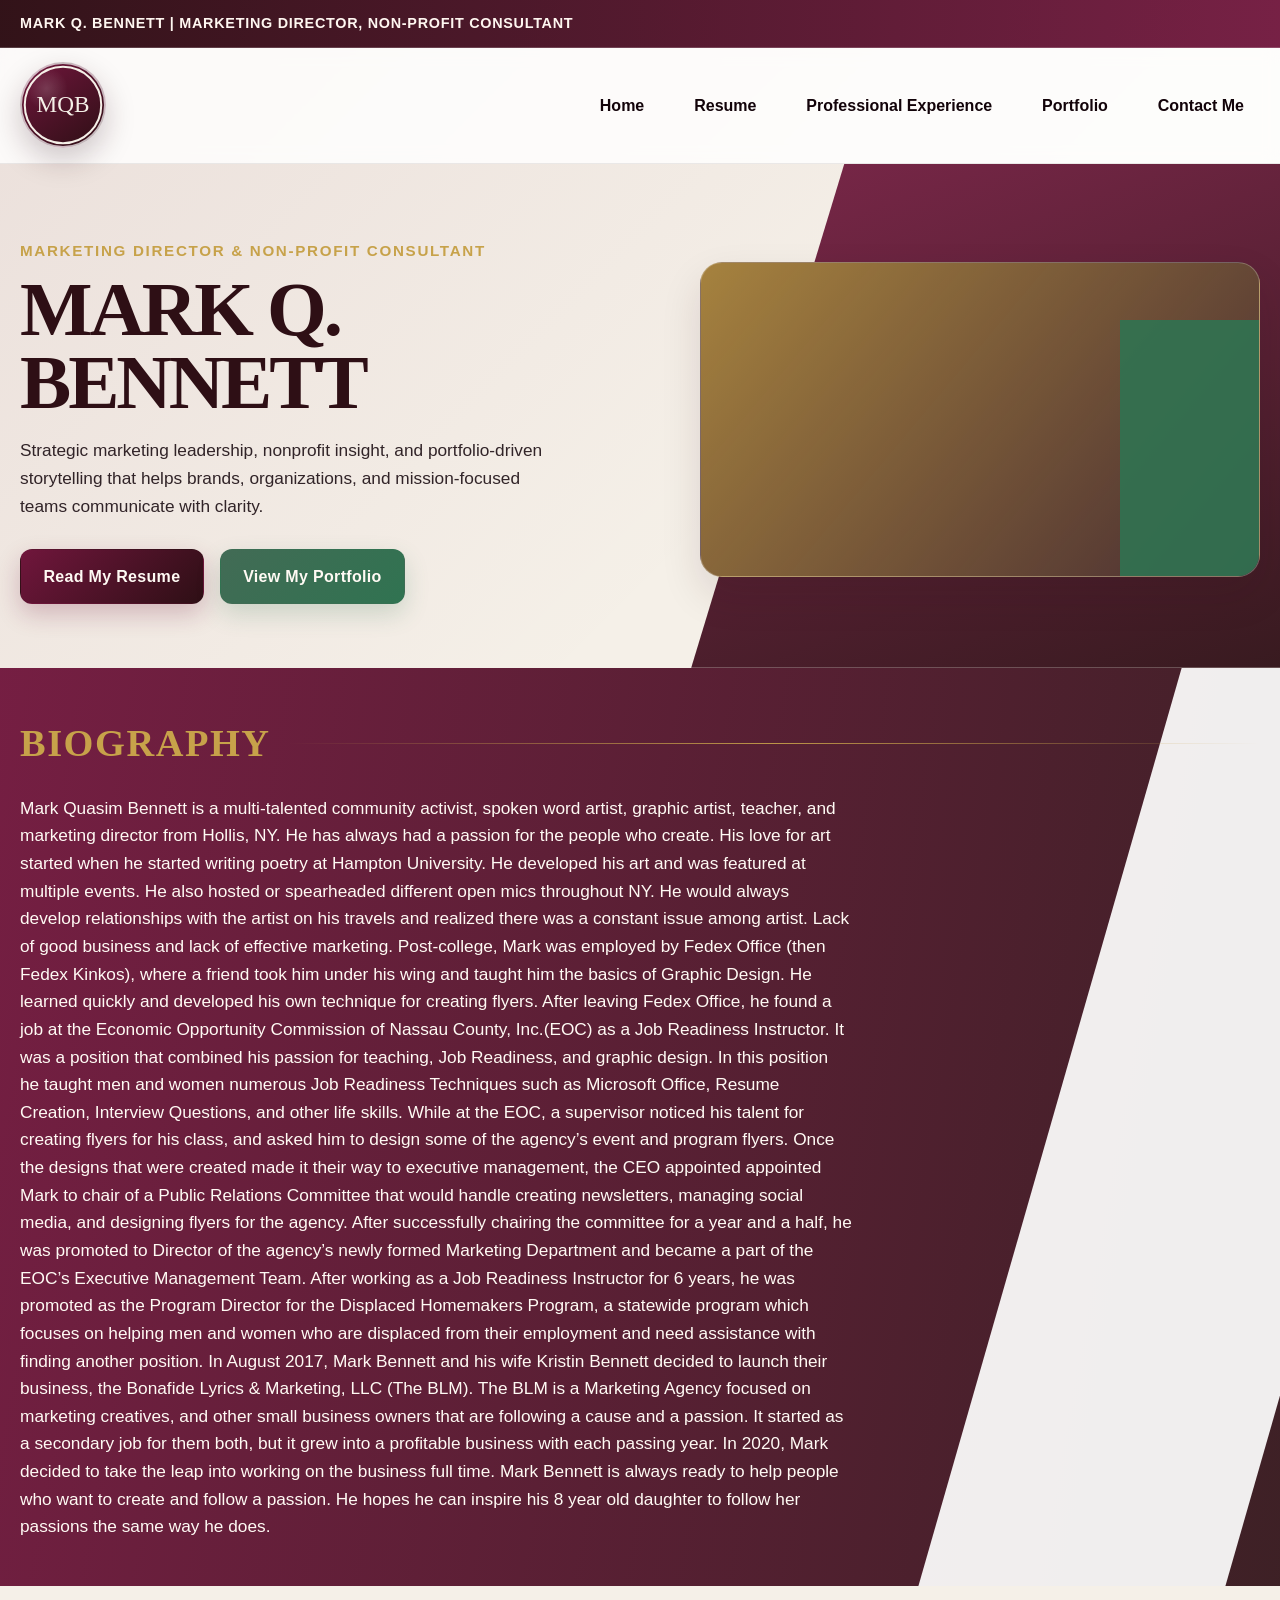
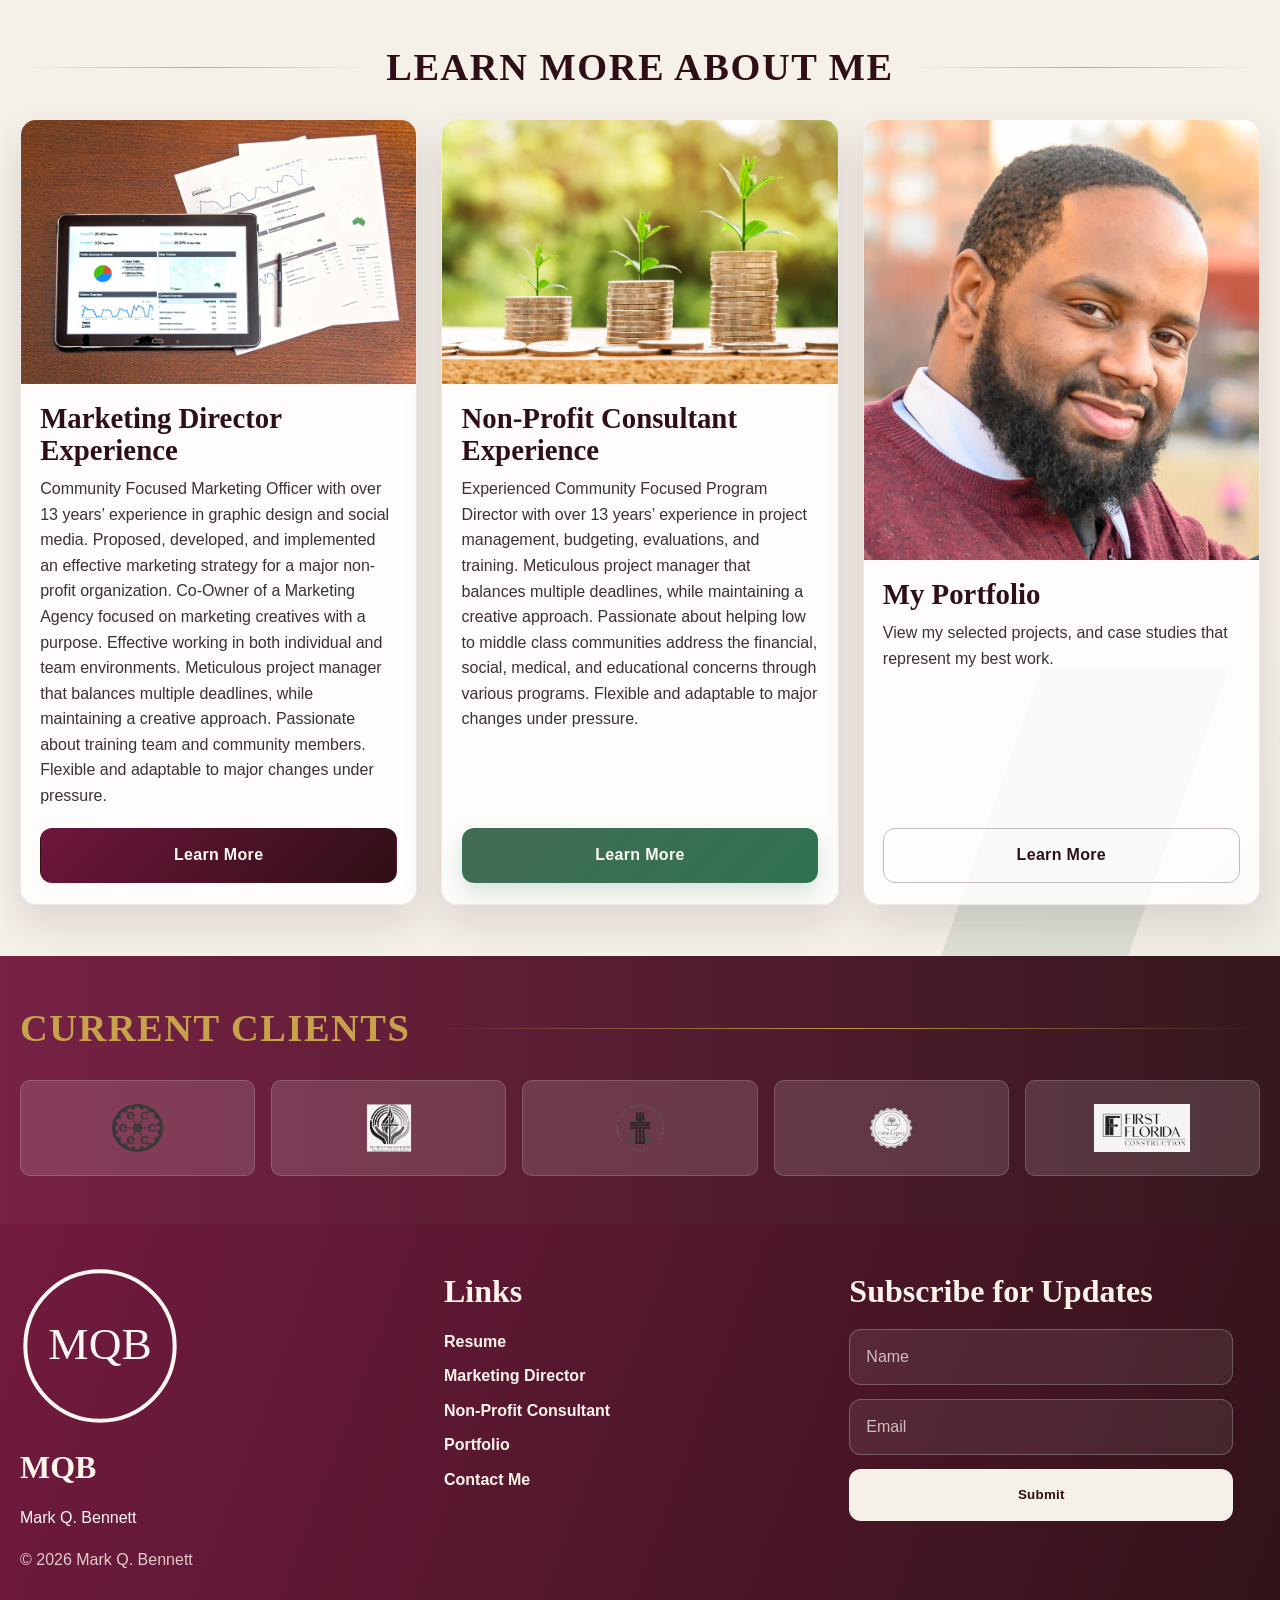
==== commit 82c5f741: "Updated Files" ====
--- a/index.html
+++ b/index.html
@@ -29,6 +29,7 @@
           <ul>
             <li><a class="is-active" href="index.html">Home</a></li>
             <li><a href="resume.html">Resume</a></li>
+            
             <li class="has-submenu">
               <a href="experience.html">Professional Experience</a>
               <ul class="submenu">
--- a/mqbennett.css
+++ b/mqbennett.css
@@ -116,6 +116,9 @@
   margin: 0;
   padding: 0;
   list-style: none;
+}
+
+.site-nav > ul {
   display: flex;
   justify-content: flex-end;
   align-items: center;
@@ -123,12 +126,6 @@
   flex-wrap: wrap;
 }
 
-.site-nav > ul {
-  display: flex;
-  gap: 1.5rem;
-  align-items: center;
-}
-
 .site-nav li {
   position: relative;
 }
@@ -136,29 +133,11 @@
 .site-nav a {
   text-decoration: none;
   font-weight: 700;
-  font-size: 0.75rem 1rem;
+  font-size: 1rem;
   color: var(--text);
   position: relative;
-  padding-bottom: 0.4rem;
+  padding: 0.75rem 1rem;
   display: block;
-}
-
-.site-nav a:hover,
-.site-nav a:focus-visible {
-  color: var(--secondary);
-}
-
-.site-nav a.is-active::after,
-.site-nav a:hover::after,
-.site-nav a:focus-visible::after {
-  content: "";
-  position: absolute;
-  left: 0;
-  bottom: 0;
-  width: 100%;
-  height: 3px;
-  background: var(--gold);
-  border-radius: 999px;
 }
 
 .submenu {
@@ -173,11 +152,16 @@
   z-index: 1000;
 }
 
-.has-submenu:hover .submenu {
+.has-submenu:hover > .submenu,
+.has-submenu:focus-within > .submenu {
   display: block;
 }
 
-.submenu li a {
+.submenu li {
+  width: 100%;
+}
+
+.submenu a {
   padding: 0.75rem 1rem;
   white-space: nowrap;
 }
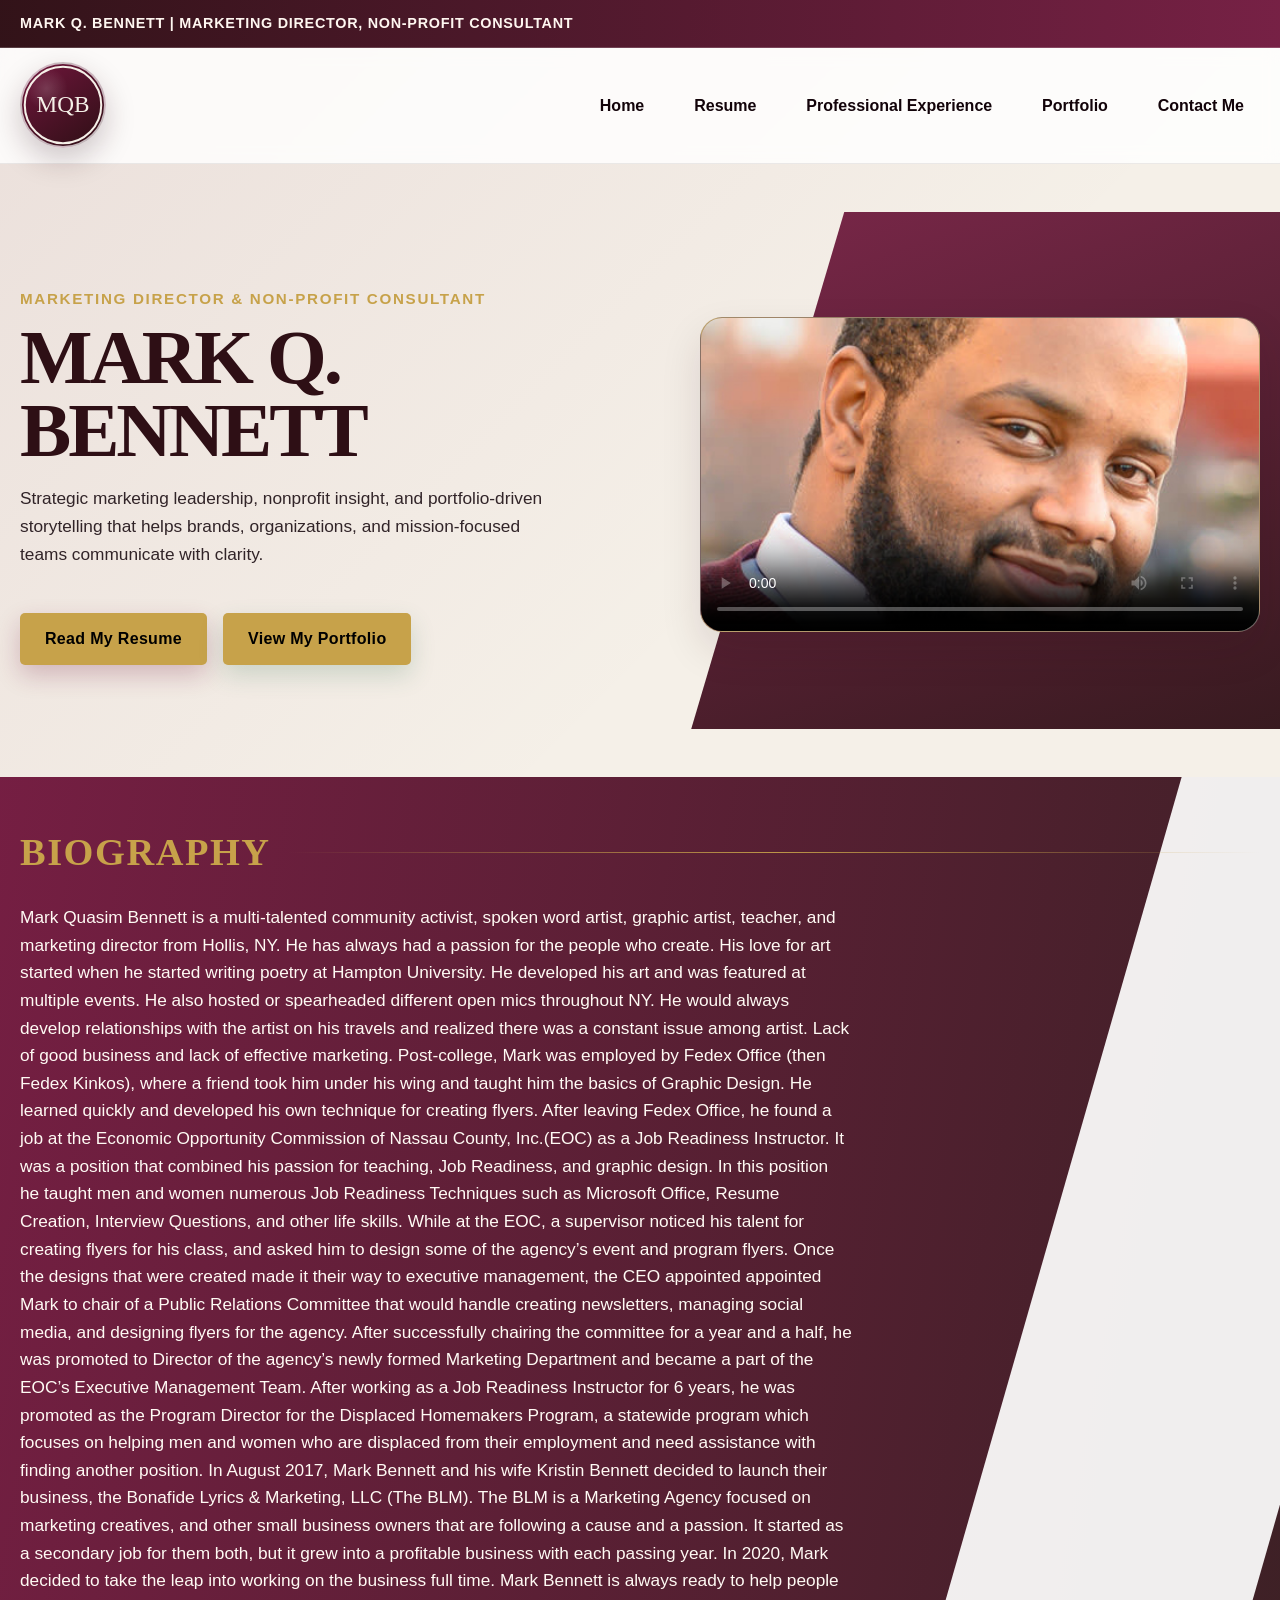
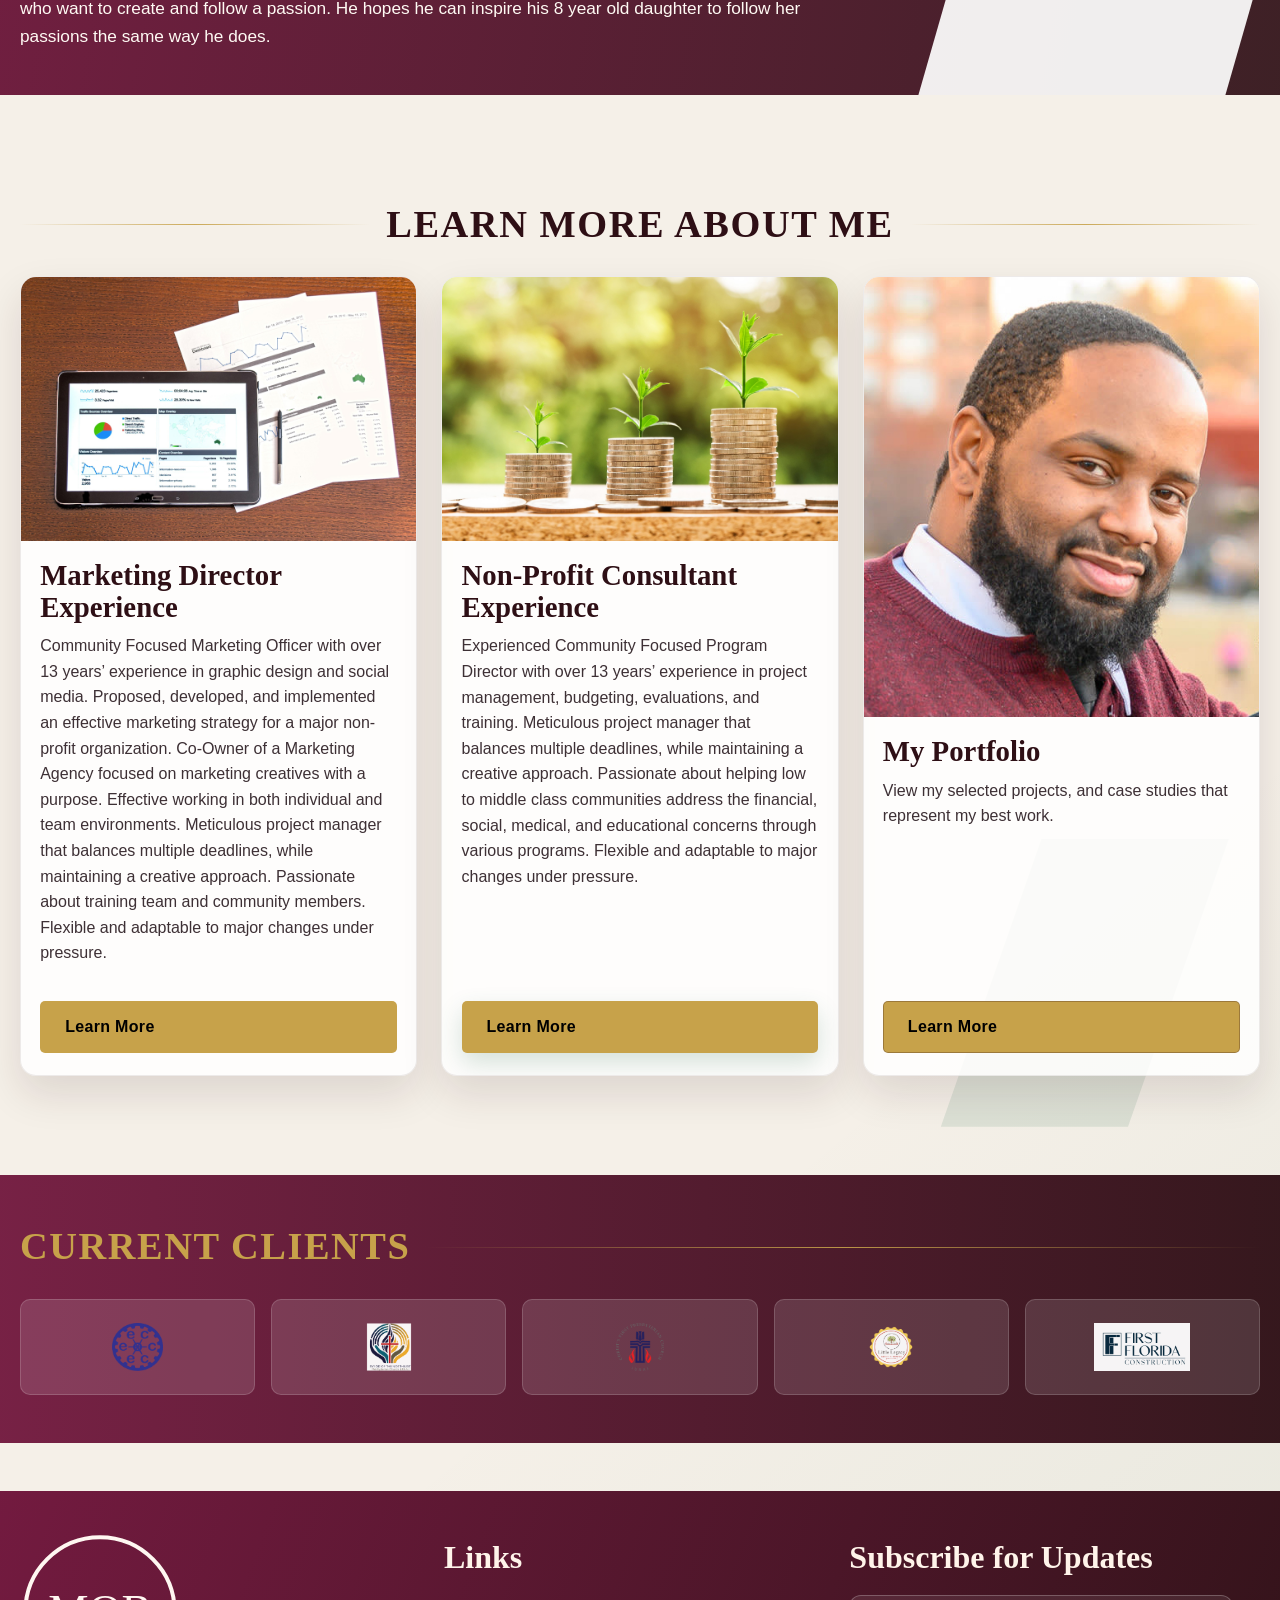
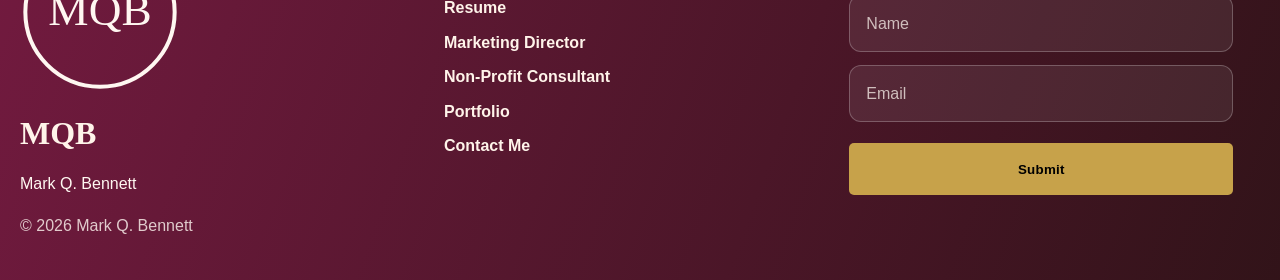
==== commit 3977b3e2: "FINAL PROJECT" ====
--- a/index.html
+++ b/index.html
@@ -3,8 +3,10 @@
 <head>
   <meta charset="utf-8">
   <meta name="viewport" content="width=device-width, initial-scale=1.0">
+  <meta name="description" content="Mark Q. Bennett is a Marketing Director and Non-Profit Consultant helping organizations, creatives, and businesses grow through strategy, design, and storytelling.">
+  <meta name="keywords" content="Mark Q Bennett, marketing director, nonprofit consultant, digital portfolio, marketing strategy, website design, community consultant">
+  <meta name="author" content="Mark Q. Bennett">
   <title>Mark Q. Bennett | Marketing Director &amp; Non-Profit Consultant</title>
-  <meta name="description" content="Official website of Mark Q. Bennett, Marketing Director and Non-Profit Consultant.">
   <link rel="stylesheet" href="mqbennett.css">
 </head>
 <body>
@@ -64,12 +66,14 @@
 
           <div class="hero-media">
             <div class="video-frame">
-              <iframe
-                src="https://www.youtube.com/embed/VIDEO_ID_HERE"
-                title="Intro Video"
-                allow="accelerometer; autoplay; clipboard-write; encrypted-media; gyroscope; picture-in-picture; web-share"
-                allowfullscreen>
-              </iframe>
+    
+              <video controls width="100%" height="100%" poster="images/portfolio-preview.jpg">
+                <source src="images/MQBennettIntro.mp4" type="video/mp4">
+      
+                Your browser does not support the video tag.
+                <a href="images/MQBennettIntro.mp4">Download the video</a>
+              </video>
+
             </div>
           </div>
         </div>
@@ -175,11 +179,27 @@
           </div>
 
           <div class="client-grid">
-            <div class="client-logo-box"><img src="images/EOC.png" alt="EOC"></div>
-            <div class="client-logo-box"><img src="images/SynodoftheNE.png" alt="Synod of the Northeast"></div>
-            <div class="client-logo-box"><img src="images/cfpc.png" alt="Christ's First Presbyterian Church"></div>
-            <div class="client-logo-box"><img src="images/little legacy.png" alt="Little Legacy Learning Center"></div>
-            <div class="client-logo-box"><img src="images/FF Construction in blue.jpg" alt="First Florida Construction"></div>
+  
+            <a href="https://eoc-nassau.org" target="_blank" class="client-logo-box">
+              <img src="images/EOC.png" alt="EOC">
+            </a>
+
+            <a href="https://synodne.org" target="_blank" class="client-logo-box">
+              <img src="images/SynodoftheNE.png" alt="Synod of the Northeast">
+            </a>
+
+            <a href="https://cfpcli.org" target="_blank" class="client-logo-box">
+              <img src="images/cfpc.png" alt="Christ's First Presbyterian Church">
+            </a>
+
+            <a href="https://littlelegacylearningcenter.com" target="_blank" class="client-logo-box">
+              <img src="images/little legacy.png" alt="Little Legacy Learning Center">
+            </a>
+
+            <a href="https://firstfloridaconstruction.com" target="_blank" class="client-logo-box">
+              <img src="images/FF Construction in blue.jpg" alt="First Florida Construction">
+            </a>
+
           </div>
         </div>
       </section>
--- a/mqbennett.css
+++ b/mqbennett.css
@@ -256,12 +256,12 @@
   z-index: 0;
 }
 
-.video-frame iframe {
+.video-frame video {
   position: absolute;
   inset: 0;
   width: 100%;
   height: 100%;
-  border: 0;
+  object-fit: cover;
   z-index: 1;
 }
 
@@ -427,7 +427,7 @@
   max-height: 48px;
   width: auto;
   object-fit: contain;
-  filter: grayscale(100%);
+  filter: saturate(100%);
   opacity: 0.95;
 }
 
@@ -597,6 +597,768 @@
   border-color: transparent;
 }
 
+.page-hero {
+    background: linear-gradient(135deg, #70163c, #2e0f15);
+    color: white;
+    text-align: center;
+    padding: 4rem 1rem;
+}
+
+.page-hero h1 {
+    font-size: 3rem;
+    margin-bottom: 1rem;
+}
+
+.metrics {
+    background: #fbf8f3;
+    padding: 2rem 0;
+}
+
+.metrics-grid {
+    display: grid;
+    grid-template-columns: repeat(4, 1fr);
+    gap: 1.5rem;
+    text-align: center;
+}
+
+.metric {
+    background: white;
+    padding: 1.5rem;
+    border-radius: 10px;
+    box-shadow: 0 10px 20px rgba(0,0,0,0.05);
+}
+
+.metric h3 {
+    font-size: 2rem;
+    color: #70163c;
+}
+
+section {
+    margin: 3rem 0;
+}
+
+h2 {
+    margin-bottom: 1rem;
+}
+
+.achievements ul {
+    list-style: none;
+    padding: 0;
+}
+
+.achievements li {
+    margin-bottom: 0.75rem;
+}
+
+/* TABLE */
+.skills table {
+    width: 100%;
+    border-collapse: collapse;
+    margin-top: 1rem;
+}
+
+.skills th,
+.skills td {
+    padding: 0.75rem;
+    border-bottom: 1px solid #ddd;
+    text-align: left;
+}
+
+.skills th {
+    background: #70163c;
+    color: white;
+}
+
+.experience-grid {
+    display: grid;
+    grid-template-columns: repeat(3, 1fr);
+    gap: 1.5rem;
+}
+
+.card {
+    background: #fbf8f3;
+    padding: 1.5rem;
+    border-radius: 10px;
+}
+
+/* CTA */
+.cta {
+    background: linear-gradient(135deg, #307351, #2e0f15);
+    color: white;
+    text-align: center;
+    padding: 3rem 1rem;
+}
+
+.btn {
+    display: inline-block;
+    margin-top: 1rem;
+    padding: 0.75rem 1.5rem;
+    background: #c7a24a;
+    color: black;
+    text-decoration: none;
+    border-radius: 5px;
+}
+
+.nonprofit-hero {
+  background: linear-gradient(135deg, #2e0f15, #307351);
+}
+
+.expertise-grid {
+  display: grid;
+  grid-template-columns: repeat(4, 1fr);
+  gap: 1.5rem;
+}
+
+.expertise-card h3 {
+  margin-top: 0;
+  color: var(--primary);
+}
+
+.strategy-layout {
+  display: grid;
+  grid-template-columns: 1.25fr 0.95fr;
+  gap: 1.5rem;
+  align-items: start;
+}
+
+.strategy-copy p:first-child {
+  margin-top: 0;
+}
+
+.strategy-list {
+  padding-left: 1.2rem;
+  margin: 1rem 0 0;
+}
+
+.strategy-list li {
+  margin-bottom: 0.75rem;
+}
+
+.strategy-panel {
+  background: linear-gradient(135deg, rgba(112, 22, 60, 0.98), rgba(46, 15, 21, 0.96));
+  color: #fff8f1;
+  border-radius: 14px;
+  padding: 1.5rem;
+  box-shadow: var(--shadow);
+}
+
+.strategy-panel h3 {
+  margin-top: 0;
+  color: var(--gold);
+}
+
+.strategy-tags {
+  display: flex;
+  flex-wrap: wrap;
+  gap: 0.75rem;
+}
+
+.strategy-tags span {
+  background: rgba(255, 255, 255, 0.12);
+  border: 1px solid rgba(255, 255, 255, 0.16);
+  border-radius: 999px;
+  padding: 0.55rem 0.9rem;
+  font-size: 0.95rem;
+  font-weight: 700;
+}
+
+.leadership-grid {
+  display: grid;
+  grid-template-columns: 1.2fr 0.9fr;
+  gap: 1.5rem;
+  align-items: start;
+}
+
+.leadership-copy p:first-child {
+  margin-top: 0;
+}
+
+.leadership-points h3 {
+  margin-top: 0;
+}
+
+.leadership-points ul {
+  margin: 0;
+  padding-left: 1.2rem;
+}
+
+.leadership-points li {
+  margin-bottom: 0.75rem;
+}
+
+.nonprofit-experience-grid {
+  grid-template-columns: repeat(3, 1fr);
+}
+
+.cert-grid {
+  display: grid;
+  grid-template-columns: repeat(4, 1fr);
+  gap: 1.5rem;
+}
+
+.cert-card h3 {
+  margin-top: 0;
+  color: var(--primary);
+}
+
+.nonprofit-cta {
+  background: linear-gradient(135deg, #307351, #70163c);
+}
+
+.resume-hero {
+  background: linear-gradient(135deg, #70163c, #2e0f15);
+  color: #fffaf4;
+  text-align: center;
+  padding: 4rem 1rem;
+}
+
+.resume-hero h1 {
+  margin: 0;
+  font-family: Georgia, "Times New Roman", serif;
+  font-size: clamp(3rem, 6vw, 5rem);
+  line-height: 1;
+}
+
+.resume-hero p {
+  margin: 0.75rem 0 0;
+  font-weight: 700;
+  letter-spacing: 0.05em;
+  text-transform: uppercase;
+}
+
+.resume-contact {
+  margin: 0;
+  background: var(--soft-panel);
+}
+
+.resume-contact-grid {
+  display: grid;
+  grid-template-columns: repeat(3, 1fr);
+  gap: 1rem;
+  padding: 1rem 0;
+}
+
+.resume-contact a {
+  background: #fff;
+  color: var(--primary);
+  text-decoration: none;
+  font-weight: 700;
+  text-align: center;
+  padding: 0.9rem 1rem;
+  border-radius: 10px;
+  box-shadow: var(--shadow);
+}
+
+.resume-main {
+  display: grid;
+  grid-template-columns: 0.85fr 1.35fr;
+  gap: 2rem;
+  align-items: start;
+}
+
+.resume-left,
+.resume-right {
+  display: grid;
+  gap: 1.5rem;
+}
+
+.resume-block {
+  background: rgba(255, 255, 255, 0.88);
+  border: 1px solid var(--line);
+  border-radius: var(--radius-md);
+  padding: 1.5rem;
+  box-shadow: var(--shadow);
+}
+
+.resume-block h2 {
+  margin-top: 0;
+  font-family: Georgia, "Times New Roman", serif;
+  color: var(--primary);
+  border-bottom: 1px solid rgba(199, 162, 74, 0.75);
+  padding-bottom: 0.6rem;
+}
+
+.resume-item {
+  margin-bottom: 1rem;
+}
+
+.resume-item h3,
+.timeline-item h3,
+.resume-cert h3 {
+  margin-bottom: 0.25rem;
+  color: var(--secondary);
+}
+
+.resume-item p,
+.timeline-item p,
+.resume-cert p {
+  margin-top: 0;
+}
+
+.resume-skill-list {
+  list-style: none;
+  margin: 0;
+  padding: 0;
+}
+
+.resume-skill-list li {
+  margin-bottom: 0.65rem;
+  padding-left: 1.5rem;
+  position: relative;
+}
+
+.resume-skill-list li::before {
+  content: "●";
+  position: absolute;
+  left: 0;
+  color: var(--gold);
+}
+
+.timeline {
+  border-left: 3px solid var(--gold);
+  padding-left: 1.25rem;
+}
+
+.timeline-item {
+  position: relative;
+  margin-bottom: 1.5rem;
+}
+
+.timeline-item::before {
+  content: "";
+  position: absolute;
+  left: -1.9rem;
+  top: 0.3rem;
+  width: 14px;
+  height: 14px;
+  background: var(--secondary);
+  border: 3px solid var(--gold);
+  border-radius: 50%;
+}
+
+.cert-resume-grid {
+  display: grid;
+  grid-template-columns: repeat(2, 1fr);
+  gap: 1rem;
+}
+
+.resume-cert {
+  background: var(--soft-cream);
+  border-left: 5px solid var(--gold);
+  border-radius: 10px;
+  padding: 1rem;
+}
+
+.resume-cta {
+  background: linear-gradient(135deg, #307351, #70163c);
+}
+
+.experience-landing-hero {
+  background:
+    linear-gradient(135deg, rgba(112, 22, 60, 0.96), rgba(46, 15, 21, 0.96));
+  color: #fffaf4;
+  text-align: center;
+  padding: 4rem 1rem;
+  margin: 0;
+}
+
+.experience-landing-hero h1 {
+  margin: 0;
+  font-family: Georgia, "Times New Roman", serif;
+  font-size: clamp(3rem, 6vw, 5rem);
+  line-height: 1;
+}
+
+.experience-landing-hero p {
+  max-width: 720px;
+  margin: 1rem auto 0;
+  font-size: 1.15rem;
+}
+
+.experience-choice-section {
+  margin: 0;
+  padding: 2.5rem 0;
+  background: var(--soft-cream);
+}
+
+.experience-choice-grid {
+  display: grid;
+  grid-template-columns: 1fr 1fr;
+  gap: 1.5rem;
+}
+
+.experience-choice-card {
+  position: relative;
+  display: grid;
+  grid-template-columns: 55% 45%;
+  overflow: hidden;
+  border-radius: var(--radius-md);
+  box-shadow: var(--shadow);
+  background: #fffaf4;
+  border: 1px solid var(--line);
+  min-height: 360px;
+}
+
+.experience-card-content {
+  position: relative;
+  z-index: 3;
+  padding: 6rem 1.75rem 1.75rem 2.25rem;
+  background: rgba(255, 250, 244, 0.94);
+}
+
+.experience-card-content h2 {
+  margin: 0 0 1rem;
+  font-family: Georgia, "Times New Roman", serif;
+  color: var(--primary);
+  font-size: 2rem;
+  line-height: 1.15;
+}
+
+.nonprofit-card .experience-card-content h2 {
+  color: var(--accent);
+}
+
+.experience-card-content p {
+  color: rgba(18, 3, 9, 0.86);
+  font-size: 1rem;
+  line-height: 1.55;
+}
+
+.experience-card-content ul {
+  padding-left: 1.2rem;
+  margin: 1rem 0 1.4rem;
+}
+
+.experience-card-content li {
+  margin-bottom: 0.45rem;
+  line-height: 1.4;
+}
+
+.experience-card-image {
+  min-height: 100%;
+  background: #efe7dc;
+}
+
+.experience-card-image img {
+  width: 100%;
+  height: 100%;
+  object-fit: cover;
+}
+
+.experience-card-icon {
+  position: absolute;
+  top: 1.4rem;
+  left: 1.6rem;
+  width: 72px;
+  height: 72px;
+  border-radius: 50%;
+  display: grid;
+  place-items: center;
+  background: var(--primary);
+  color: var(--gold);
+  border: 2px solid var(--gold);
+  font-size: 1.8rem;
+  z-index: 5;
+}
+
+.nonprofit-card .experience-card-icon {
+  background: var(--accent);
+}
+
+.marketing-card::before,
+.nonprofit-card::before {
+  content: "";
+  position: absolute;
+  inset: 0 auto 0 0;
+  width: 18%;
+  background: linear-gradient(135deg, var(--secondary), var(--primary));
+  clip-path: polygon(0 0, 100% 0, 38% 100%, 0 100%);
+  z-index: 1;
+  opacity: 0.95;
+}
+
+.nonprofit-card::before {
+  background: linear-gradient(135deg, var(--accent), #17452f);
+}
+
+.experience-card-content > * {
+  position: relative;
+  z-index: 4;
+}
+
+.experience-quote {
+  margin: 0;
+  padding: 2rem 1rem;
+  background: #fffaf4;
+  text-align: center;
+}
+
+.experience-quote p {
+  margin: 0;
+  font-family: Georgia, "Times New Roman", serif;
+  font-size: 1.6rem;
+  color: var(--primary);
+}
+
+.experience-overview {
+  display: grid;
+  grid-template-columns: repeat(4, 1fr);
+  gap: 1px;
+  margin-top: 2.5rem;
+  margin-bottom: 2.5rem;
+  background: var(--line);
+  border: 1px solid var(--line);
+  border-radius: var(--radius-md);
+  overflow: hidden;
+}
+
+.overview-card {
+  background: rgba(255, 255, 255, 0.86);
+  padding: 1.5rem;
+  text-align: center;
+}
+
+.overview-card h2 {
+  font-family: Georgia, "Times New Roman", serif;
+  color: var(--primary);
+  font-size: 1.4rem;
+  margin-top: 0;
+}
+
+.overview-card p {
+  margin-bottom: 0;
+}
+
+.portfolio-hero {
+  background: linear-gradient(135deg, #70163c, #2e0f15);
+  color: white;
+  text-align: center;
+  padding: 4rem 1rem;
+}
+
+.portfolio-overview-grid {
+  display: grid;
+  grid-template-columns: 1fr 1fr;
+  gap: 2rem;
+  align-items: center;
+}
+
+.overview-image img {
+  width: 100%;
+  max-width: 400px;
+  display: block;
+  margin: auto;
+}
+
+.portfolio-role {
+  text-align: center;
+  margin-top: 3rem;
+}
+
+.role-grid {
+  display: grid;
+  grid-template-columns: repeat(5, 1fr);
+  gap: 1rem;
+  margin-top: 1rem;
+}
+
+.role-grid div {
+  background: #fbf8f3;
+  padding: 1rem;
+  border-radius: 8px;
+}
+
+.portfolio-highlights {
+  margin-top: 3rem;
+}
+
+.highlight-grid {
+  display: grid;
+  grid-template-columns: repeat(3, 1fr);
+  gap: 1rem;
+}
+
+.highlight-grid div {
+  background: #fff;
+  padding: 1rem;
+  border-left: 4px solid #70163c;
+}
+
+.portfolio-preview {
+  margin-top: 3rem;
+}
+
+.preview-grid {
+  display: grid;
+  grid-template-columns: repeat(4, 1fr);
+  gap: 1rem;
+}
+
+.preview-grid img {
+  width: 100%;
+  border-radius: 8px;
+}
+
+.portfolio-tech {
+  margin-top: 3rem;
+  text-align: center;
+}
+
+.tech-grid {
+  display: flex;
+  justify-content: center;
+  gap: 2rem;
+  margin-top: 1rem;
+}
+
+.tech-grid div {
+  background: #fbf8f3;
+  padding: 1rem 1.5rem;
+  border-radius: 8px;
+}
+
+.portfolio-cta {
+  margin-top: 3rem;
+  text-align: center;
+}
+
+.cta-box {
+  background: linear-gradient(135deg, #307351, #70163c);
+  color: white;
+  padding: 2rem;
+  border-radius: 12px;
+}
+
+.contact-hero {
+  background: linear-gradient(135deg, #2e0f15, #70163c);
+  color: white;
+  text-align: center;
+  padding: 4rem 1rem;
+}
+
+.contact-section {
+  margin-top: 3rem;
+}
+
+.contact-grid {
+  display: grid;
+  grid-template-columns: 1fr 1.2fr;
+  gap: 2rem;
+}
+
+.contact-info {
+  background: #fbf8f3;
+  padding: 2rem;
+  border-radius: 12px;
+}
+
+.contact-info h2 {
+  margin-top: 0;
+  color: #70163c;
+}
+
+.contact-info ul {
+  list-style: none;
+  padding: 0;
+}
+
+.contact-info li {
+  margin-bottom: 0.75rem;
+}
+
+.contact-form-box {
+  background: white;
+  padding: 2rem;
+  border-radius: 12px;
+  box-shadow: 0 10px 25px rgba(0,0,0,0.05);
+}
+
+.form-group {
+  margin-bottom: 1.25rem;
+}
+
+.form-group label {
+  display: block;
+  margin-bottom: 0.3rem;
+  font-weight: 600;
+}
+
+.form-group input,
+.form-group textarea {
+  width: 100%;
+  padding: 0.65rem;
+  border: 1px solid #ccc;
+  border-radius: 6px;
+  font-family: inherit;
+}
+
+.form-group textarea {
+  resize: vertical;
+}
+
+button.btn {
+  margin-top: 0.5rem;
+}
+
+@media (max-width: 1100px) {
+  .expertise-grid {
+    grid-template-columns: repeat(2, 1fr);
+  }
+
+  .strategy-layout,
+  .leadership-grid,
+  .cert-grid {
+    grid-template-columns: 1fr;
+  }
+
+  .experience-choice-grid {
+    grid-template-columns: 1fr;
+  }
+
+  .experience-choice-card {
+    grid-template-columns: 1fr 1fr;
+  }
+}
+
+@media (max-width: 900px) {
+    .metrics-grid {
+      grid-template-columns: repeat(2, 1fr);
+    }
+
+    .experience-grid {
+      grid-template-columns: 1fr;
+    }
+
+    .nonprofit-experience-grid {
+      grid-template-columns: 1fr;
+    }
+
+    .resume-contact-grid,
+    .resume-main,
+    .cert-resume-grid {
+      grid-template-columns: 1fr;
+  }
+
+    .portfolio-overview-grid,
+    .highlight-grid,
+    .preview-grid {
+      grid-template-columns: 1fr;
+  }
+
+    .role-grid {
+      grid-template-columns: 1fr 1fr;
+  }
+
+    .tech-grid {
+      flex-direction: column;
+  }
+
+  .contact-grid {
+    grid-template-columns: 1fr;
+  }
+
+}
+
 @media (max-width: 1100px) {
   .hero-grid {
     grid-template-columns: 1fr;
@@ -672,4 +1434,23 @@
   .learn-section::after {
     display: none;
   }
+  .expertise-grid {
+    grid-template-columns: 1fr;
+  }
+
+  .experience-choice-card {
+    grid-template-columns: 1fr;
+  }
+
+  .experience-card-image {
+    min-height: 240px;
+  }
+
+  .experience-card-content {
+    padding: 5.5rem 1.5rem 1.5rem;
+  }
+
+    .experience-quote p {
+    font-size: 1.25rem;
+  }
 }
